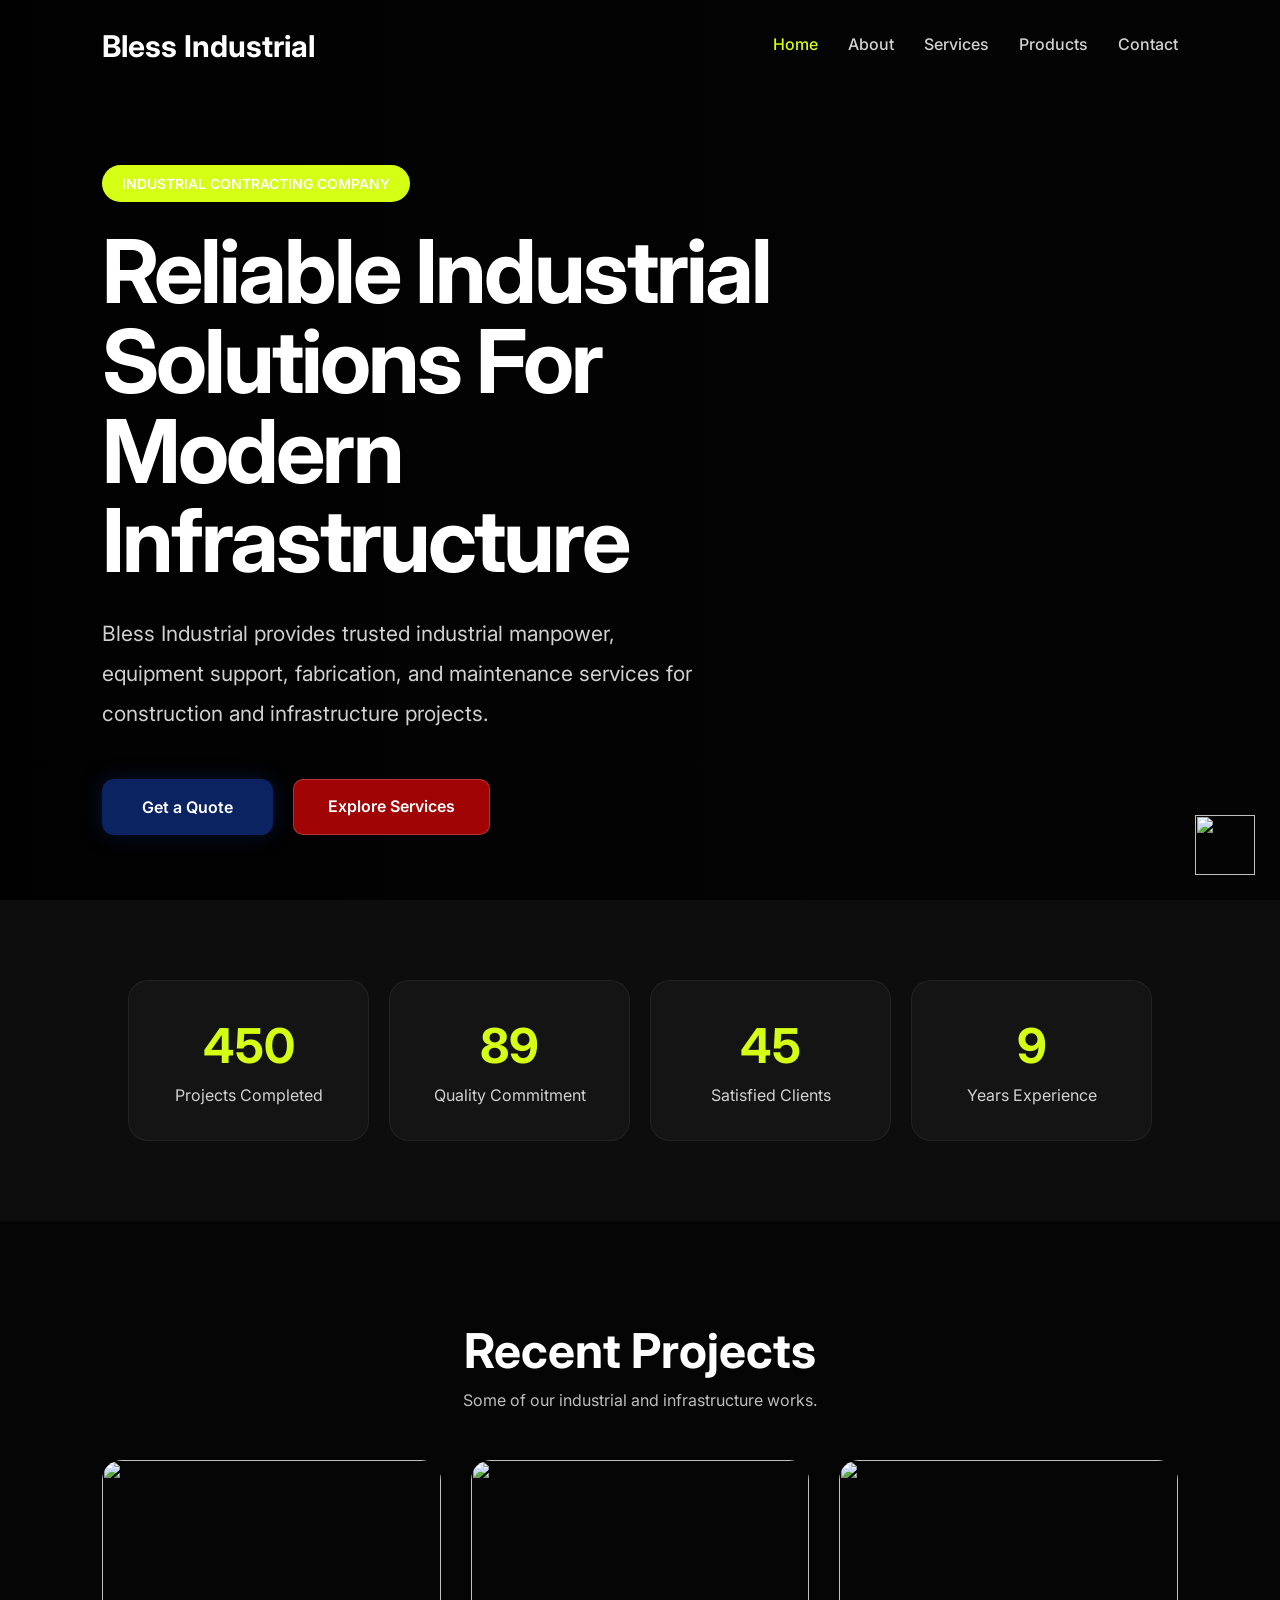
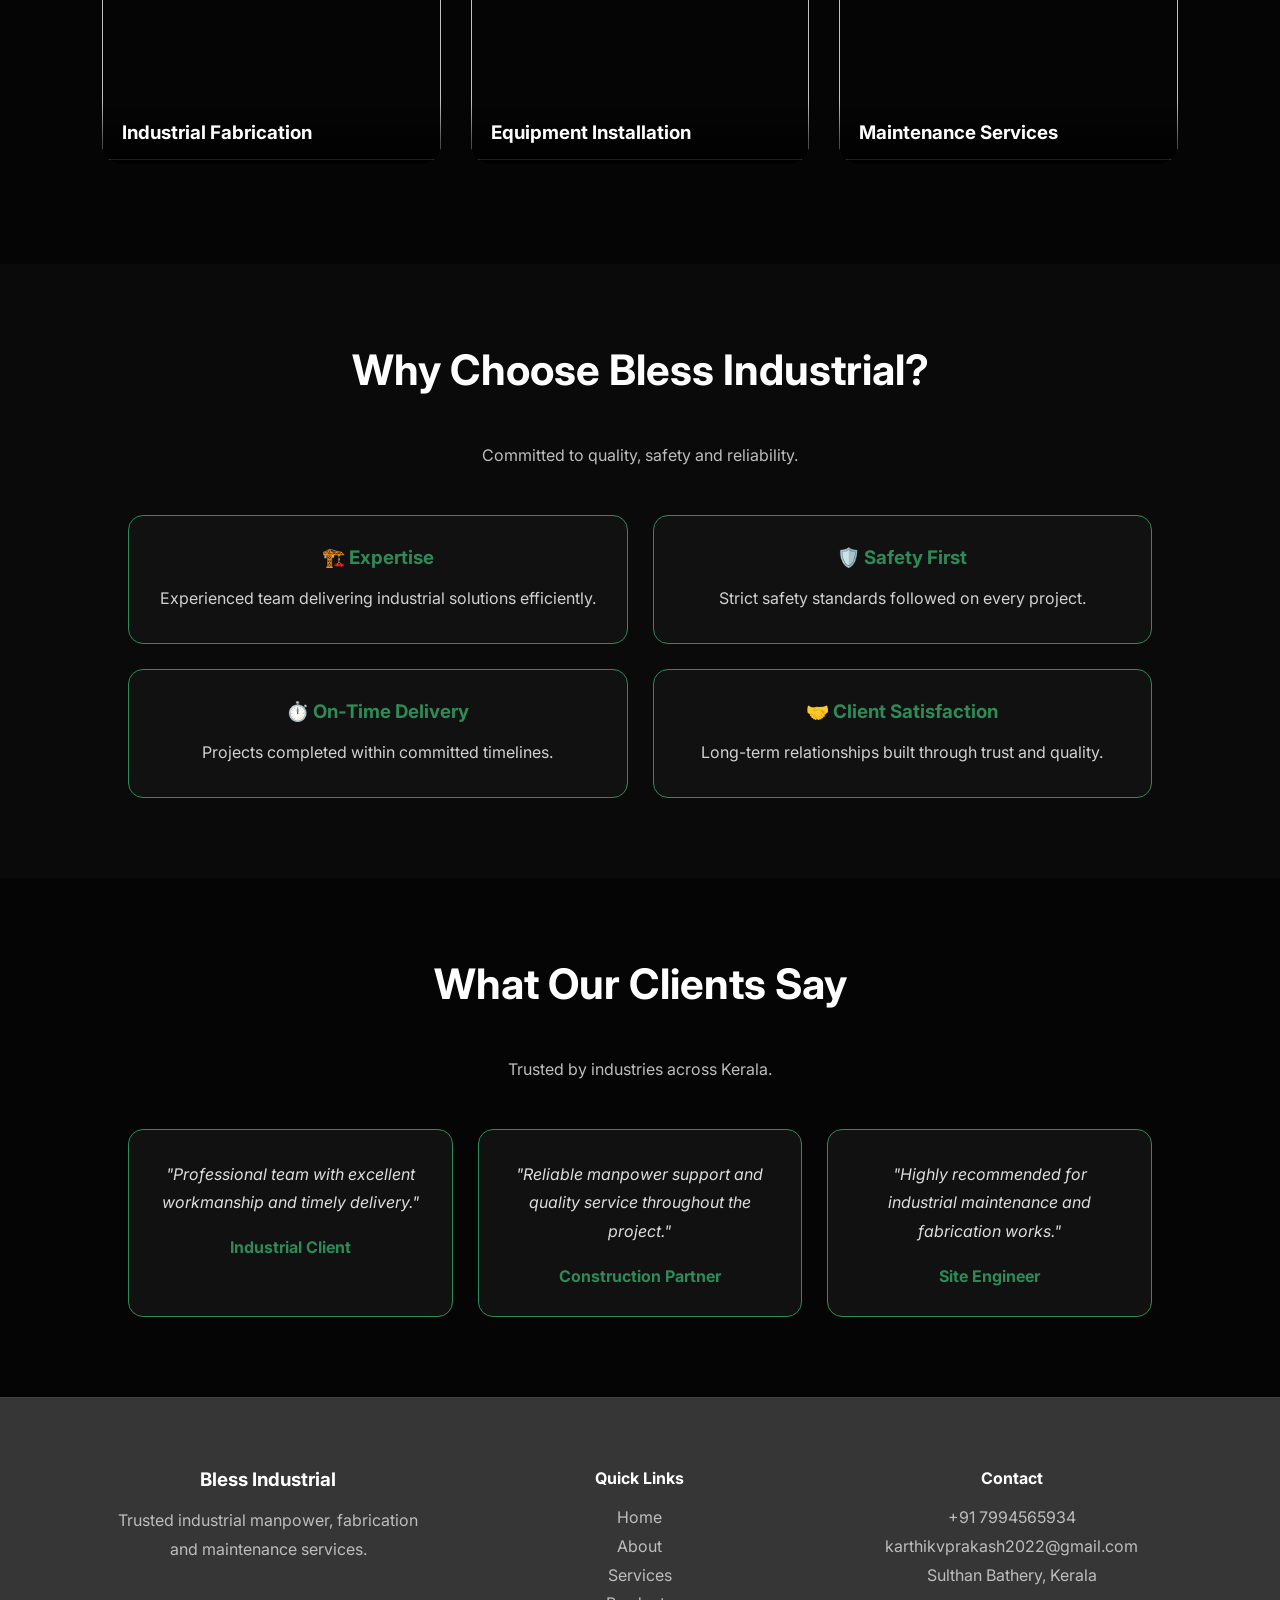
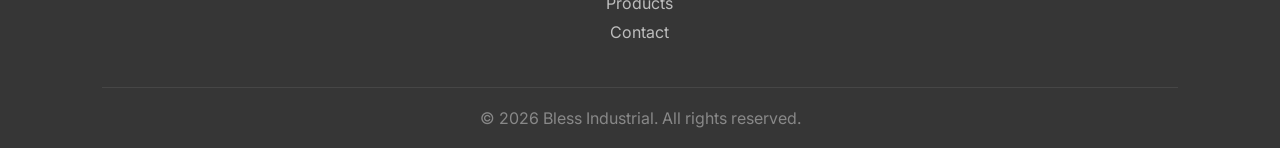
==== index.html @ 944d0a07 "Add files via upload" ====
<!doctype html>
<html lang="en">
  <head>
    <meta charset="UTF-8" />
    <meta name="viewport" content="width=device-width, initial-scale=1.0" />

    <title>Bless Industrial — Home</title>

    <link
      href="https://fonts.googleapis.com/css2?family=Inter:wght@300;400;500;600;700&display=swap"
      rel="stylesheet"
    />

    <link rel="stylesheet" href="style.css" />
  </head>

  <body>
    <a
      href="https://wa.me/+917994565934"
      class="whatsapp-float"
      target="_blank"
    >
      <img src="whatsapp.png" class="whatsapp-icon" />
    </a>

    <header>
      <h1>Bless Industrial</h1>

      <nav class="main-nav">
        <span class="nav-indicator"></span>

        <a href="index.html" class="active">Home</a>
        <a href="about.html">About</a>
        <a href="services.html">Services</a>
        <a href="products.html">Products</a>
        <a href="contact.html">Contact</a>
      </nav>
    </header>

    <section class="hero">
      <div class="hero-content">
        <br />
        <br />
        <br />
        <br />
        <br />
        <span class="hero-tag"> INDUSTRIAL CONTRACTING COMPANY </span>

        <h2>Reliable Industrial Solutions For Modern Infrastructure</h2>

        <p>
          Bless Industrial provides trusted industrial manpower, equipment
          support, fabrication, and maintenance services for construction and
          infrastructure projects.
        </p>

        <div class="hero-buttons">
          <a href="contact.html" class="btn"> Get a Quote </a>

          <a href="services.html" class="btn-outline"> Explore Services </a>
        </div>
      </div>
    </section>
    <section class="stats reveal">
      <div class="stat-card">
        <h3 class="counter" data-target="500">0</h3>
        <p>Projects Completed</p>
      </div>

      <div class="stat-card">
        <h3 class="counter" data-target="100">0</h3>
        <p>Quality Commitment</p>
      </div>

      <div class="stat-card">
        <h3 class="counter" data-target="50">0</h3>
        <p>Satisfied Clients</p>
      </div>

      <div class="stat-card">
        <h3 class="counter" data-target="10">0</h3>
        <p>Years Experience</p>
      </div>
    </section>
    <section class="projects reveal">
      <div class="section-title">
        <h2>Recent Projects</h2>
        <p>Some of our industrial and infrastructure works.</p>
      </div>

      <div class="project-grid">
        <div class="project-card">
          <img src="images/project1.jpg" alt="" />
          <div class="project-content">
            <h3>Industrial Fabrication</h3>
          </div>
        </div>

        <div class="project-card">
          <img src="images/project2.jpg" alt="" />
          <div class="project-content">
            <h3>Equipment Installation</h3>
          </div>
        </div>

        <div class="project-card">
          <img src="images/project3.jpg" alt="" />
          <div class="project-content">
            <h3>Maintenance Services</h3>
          </div>
        </div>
      </div>
    </section>
    <section class="why-us reveal">
      <div class="section-title">
        <h2>Why Choose Bless Industrial?</h2>
        <p>Committed to quality, safety and reliability.</p>
      </div>

      <div class="why-grid">
        <div class="why-card">
          <h3>🏗️ Expertise</h3>
          <p>Experienced team delivering industrial solutions efficiently.</p>
        </div>

        <div class="why-card">
          <h3>🛡️ Safety First</h3>
          <p>Strict safety standards followed on every project.</p>
        </div>

        <div class="why-card">
          <h3>⏱️ On-Time Delivery</h3>
          <p>Projects completed within committed timelines.</p>
        </div>

        <div class="why-card">
          <h3>🤝 Client Satisfaction</h3>
          <p>Long-term relationships built through trust and quality.</p>
        </div>
      </div>
    </section>
    <section class="testimonials reveal">
      <div class="section-title">
        <h2>What Our Clients Say</h2>
        <p>Trusted by industries across Kerala.</p>
      </div>

      <div class="testimonial-grid">
        <div class="testimonial-card">
          <p>
            "Professional team with excellent workmanship and timely delivery."
          </p>
          <h4>Industrial Client</h4>
        </div>

        <div class="testimonial-card">
          <p>
            "Reliable manpower support and quality service throughout the
            project."
          </p>
          <h4>Construction Partner</h4>
        </div>

        <div class="testimonial-card">
          <p>
            "Highly recommended for industrial maintenance and fabrication
            works."
          </p>
          <h4>Site Engineer</h4>
        </div>
      </div>
    </section>
    <footer class="footer reveal">
      <div class="footer-grid">
        <div>
          <h3>Bless Industrial</h3>
          <p>
            Trusted industrial manpower, fabrication and maintenance services.
          </p>
        </div>

        <div>
          <h4>Quick Links</h4>
          <a href="index.html">Home</a><br />
          <a href="about.html">About</a><br />
          <a href="services.html">Services</a><br />
          <a href="products.html">Products</a><br />
          <a href="contact.html">Contact</a>
        </div>

        <div>
          <h4>Contact</h4>
          <p>+91 7994565934</p>
          <p>karthikvprakash2022@gmail.com</p>
          <p>Sulthan Bathery, Kerala</p>
        </div>
      </div>

      <div class="copyright">© 2026 Bless Industrial. All rights reserved.</div>
    </footer>

    <script src="script.js"></script>
  </body>
</html>
---- style.css ----
html {
  scroll-behavior: smooth;
}

* {
  margin: 0;
  padding: 0;
  box-sizing: border-box;
  scroll-behavior: smooth;
}

body {
  font-family: "Inter", sans-serif;
  background: #0b0b0b;
  color: rgb(255, 255, 255);
  overflow-x: hidden;
}

/* SCROLLBAR */

::-webkit-scrollbar {
  width: 8px;
}

::-webkit-scrollbar-track {
  background: #111;
}

::-webkit-scrollbar-thumb {
  background: #d4ff14;
  border-radius: 10px;
}

/* HEADER */

header {
  display: flex;
  justify-content: space-between;
  align-items: center;
  padding: 28px 8%;
  position: absolute;
  top: 0;
  left: 0;
  width: 100%;
  z-index: 1000;
  background: transparent;
}

header h1 {
  font-size: 30px;
  font-weight: 700;
}

/* NAVBAR */

.main-nav {
  display: flex;
  gap: 30px;
  position: relative;
}

.main-nav a {
  text-decoration: none;
  color: #d1d1d1;
  font-size: 16px;
  font-weight: 500;
  transition: 0.3s;
  padding-bottom: 5px;
}

.main-nav a:hover,
.main-nav a.active {
  color: #d4ff14;
}

.nav-indicator {
  position: absolute;
  bottom: -4px;
  left: 0;
  height: 3px;
  width: 0;
  background: #d4ff14;
  border-radius: 10px;
  transition: 0.3s ease;
}

/* HERO */

.hero {
  height: 100vh;
  display: flex;
  align-items: center;
  padding: 0 8%;
  background:
    linear-gradient(
      90deg,
      rgba(0, 0, 0, 0.88) 0%,
      rgba(0, 0, 0, 0.72) 45%,
      rgba(0, 0, 0, 0.6) 100%
    ),
    url("ff.jpg");
  background-size: cover;
  background-position: center;
  background-repeat: no-repeat;
}

.hero-content {
  max-width: 750px;
}

.hero-tag {
  display: inline-block;
  padding: 10px 20px;
  background: #d4ff14;
  border-radius: 30px;
  font-size: 14px;
  font-weight: 600;
  margin-bottom: 25px;
}

.hero h2 {
  font-size: 88px;
  line-height: 1.02;
  font-weight: 700;
  max-width: 750px;
  margin-bottom: 28px;
  letter-spacing: -3px;
}

.hero p {
  font-size: 21px;
  line-height: 1.9;
  max-width: 620px;
  color: #d0d0d0;
  margin-bottom: 45px;
}

.hero-buttons {
  display: flex;
  gap: 20px;
  flex-wrap: wrap;
}

/* BUTTONS */

.btn {
  display: inline-block;
  padding: 18px 40px;
  background: #0c2361;
  color: #fff;
  border-radius: 12px;
  text-decoration: none;
  font-weight: 600;
  transition: 0.4s ease;
}

.btn:hover {
  transform: translateY(-5px);
  box-shadow: 0 15px 30px rgba(0, 0, 0, 0.35);
  background: #ff6d2d;
}

.btn:hover {
  background: #ff722f;
  transform: translateY(-4px);
}

.btn:hover {
  background: #a00404;
  color: #111;
  transform: translateY(-4px);
}

/*option*/

.btn-outline {
  display: inline-block;
  padding: 16px 34px;
  background: #a00404;
  border: none;
  color: white;
  text-decoration: none;
  border-radius: 10px;
  font-weight: 600;
  transition: 0.3s;
}

.btn-outline:hover {
  background: rgba(255, 255, 255, 0.06);
  transform: translateY(-4px);
}

.btn-outline {
  display: inline-block;
  padding: 16px 34px;
  border: 1px solid rgba(255, 255, 255, 0.2);
  color: white;
  text-decoration: none;
  border-radius: 10px;
  font-weight: 600;
  transition: 0.3s;
}

.btn-outline:hover {
  background: #0c2361;
  color: #111;
}

/* ABOUT */

.home-about {
  padding: 120px 8%;
  display: grid;
  grid-template-columns: 1fr 1fr;
  gap: 60px;
  align-items: center;
}

.about-left span {
  display: inline-block;
  background: #d4ff14;
  padding: 8px 18px;
  border-radius: 30px;
  font-size: 14px;
  font-weight: 600;
  margin-bottom: 20px;
}

.about-left h2 {
  font-size: 52px;
  line-height: 1.2;
  margin-bottom: 25px;
}

.about-left p {
  color: #cfcfcf;
  line-height: 1.9;
  margin-bottom: 35px;
  font-size: 17px;
}

/* GLASS CARDS */

.about-right {
  display: grid;
  grid-template-columns: 1fr 1fr;
  gap: 25px;
}

.glass-card {
  background: rgba(255, 255, 255, 0.03);
  border: 1px solid rgba(255, 255, 255, 0.06);
  backdrop-filter: blur(12px);
  padding: 40px;
  border-radius: 20px;
  transition: 0.4s;
}

.glass-card:hover {
  transform: translateY(-10px);
  border-color: #d4ff14;
  box-shadow: 0 15px 40px rgba(145, 255, 0, 0.2);
}

.glass-card h3 {
  font-size: 42px;
  color: #d4ff14;
  margin-bottom: 10px;
}

/* SERVICES */

.home-services {
  padding: 120px 8%;
}

.section-title {
  text-align: center;
  margin-bottom: 60px;
}

.section-title span {
  display: inline-block;
  background: #d4ff14;
  padding: 8px 18px;
  border-radius: 30px;
  font-size: 14px;
  font-weight: 600;
  margin-bottom: 20px;
}

.section-title h2 {
  font-size: 52px;
}

.service-grid {
  display: grid;
  grid-template-columns: repeat(auto-fit, minmax(280px, 1fr));
  gap: 30px;
}

.service-card {
  background: rgba(255, 255, 255, 0.03);
  border: 1px solid rgba(255, 255, 255, 0.06);
  backdrop-filter: blur(12px);
  padding: 40px;
  border-radius: 20px;
  transition: 0.4s;
}

.service-card:hover {
  transform: translateY(-10px);
  border-color: #d4ff14;
  box-shadow: 0 15px 40px rgba(145, 255, 0, 0.2);
}

.icon {
  font-size: 45px;
  margin-bottom: 25px;
}

.service-card h3 {
  font-size: 24px;
  margin-bottom: 18px;
}

.service-card p {
  color: #cfcfcf;
  line-height: 1.8;
}

/* FOOTER */

footer {
  padding: 35px;
  text-align: center;
  border-top: 1px solid rgba(255, 255, 255, 0.06);
  color: #aaa;
}

/* WHATSAPP */

.whatsapp-float {
  position: fixed;
  right: 25px;
  bottom: 25px;
  width: 60px;
  height: 60px;
  z-index: 999;
}

.whatsapp-icon {
  width: 100%;
  height: 100%;
}

/* REVEAL */

.reveal {
  opacity: 0;
  transform: translateY(70px);
  transition: 1s all ease;
}

.reveal.active {
  opacity: 1;
  transform: translateY(0);
}

/* MOBILE */

@media (max-width: 992px) {
  .hero h2 {
    font-size: 52px;
  }
  .home-about {
    grid-template-columns: 1fr;
  }
}

@media (max-width: 768px) {
  header {
    flex-direction: column;
    gap: 15px;
  }
  .main-nav {
    gap: 18px;
    flex-wrap: wrap;
    justify-content: center;
  }
  .hero h2 {
    font-size: 40px;
  }
  .hero p {
    font-size: 16px;
  }
  .about-left h2,
  .section-title h2 {
    font-size: 36px;
  }
}

/* ABOUT PAGE */

.about-banner {
  min-height: 100vh;
  display: flex;
  align-items: center;
  padding: 140px 8%;
  background:
    linear-gradient(rgba(0, 0, 0, 0.7), rgba(0, 0, 0, 0.7)),
    url("abut.jpg") center/cover no-repeat;
}

.about-overlay {
  max-width: 900px;
}

.section-tag {
  display: inline-block;
  background: #d4ff14;
  padding: 8px 18px;
  border-radius: 30px;
  font-size: 14px;
  font-weight: 600;
  margin-bottom: 20px;
}

.about-overlay h2 {
  font-size: 60px;
  margin-bottom: 25px;
  line-height: 1.1;
}

.about-overlay p {
  font-size: 18px;
  line-height: 1.9;
  color: #d1d1d1;
  margin-bottom: 20px;
  max-width: 800px;
}

.about-stats {
  display: flex;
  gap: 25px;
  margin-top: 40px;
  flex-wrap: wrap;
}

.stat-box {
  background: rgba(255, 255, 255, 0.03);
  border: 1px solid rgba(255, 255, 255, 0.06);
  backdrop-filter: blur(12px);
  padding: 35px;
  border-radius: 18px;
  min-width: 200px;
  transition: 0.4s;
}

.stat-box:hover {
  transform: translateY(-10px);
  border-color: #d4ff14;
  box-shadow: 0 15px 40px rgba(145, 255, 0, 0.2);
}

.stat-box h3 {
  font-size: 42px;
  color: #d4ff14;
  margin-bottom: 10px;
}

.stat-box span {
  color: #cfcfcf;
}

@media (max-width: 768px) {
  .about-overlay h2 {
    font-size: 40px;
  }
  .about-overlay p {
    font-size: 16px;
  }
}

/* SERVICES PAGE */

.services {
  min-height: 100vh;
  padding: 140px 8%;
  background:
    linear-gradient(rgba(0, 0, 0, 0.75), rgba(0, 0, 0, 0.75)),
    url("factory.jpg.jfif") center/cover no-repeat;
}

.services-header {
  text-align: center;
  margin-bottom: 60px;
}

.services-header span {
  display: inline-block;
  background: #d4ff14;
  padding: 8px 18px;
  border-radius: 30px;
  font-size: 14px;
  font-weight: 600;
  margin-bottom: 20px;
}

.services-header h2 {
  font-size: 55px;
  margin-bottom: 20px;
}

.services-header p {
  max-width: 700px;
  margin: auto;
  font-size: 18px;
  line-height: 1.8;
  color: #d1d1d1;
}

/* SERVICE GRID */

.service-grid {
  display: grid;
  grid-template-columns: repeat(auto-fit, minmax(280px, 1fr));
  gap: 30px;
}

/* SERVICE CARD */

.service-card {
  background: rgba(255, 255, 255, 0.03);
  border: 1px solid rgba(255, 255, 255, 0.06);
  backdrop-filter: blur(12px);
  padding: 40px;
  border-radius: 20px;
  transition: 0.4s;
}

.service-card:hover {
  transform: translateY(-10px);
  box-shadow: 0 0 20px rgba(46, 139, 87, 0.5);
}

.service-card:hover {
  transform: translateY(-10px);
  border-color: #d4ff14;
  box-shadow: 0 15px 40px rgba(145, 255, 0, 0.2);
}

.icon {
  font-size: 45px;
  margin-bottom: 25px;
}

.service-card h3 {
  font-size: 24px;
  margin-bottom: 18px;
}

.service-card p {
  color: #cfcfcf;
  line-height: 1.8;
}

/* MOBILE */

@media (max-width: 768px) {
  .services-header h2 {
    font-size: 38px;
  }
  .services-header p {
    font-size: 16px;
  }
}

/* PRODUCTS PAGE */

.products {
  min-height: 100vh;
  padding: 140px 8%;
  background:
    linear-gradient(rgba(0, 0, 0, 0.75), rgba(0, 0, 0, 0.75)),
    url("ff.jpg") center/cover no-repeat;
}

/* HEADER */

.products-header {
  text-align: center;
  margin-bottom: 50px;
}

.products-header span {
  display: inline-block;
  background: #d4ff14;
  padding: 8px 18px;
  border-radius: 30px;
  font-size: 14px;
  font-weight: 600;
  margin-bottom: 20px;
}

.products-header h2 {
  font-size: 55px;
  margin-bottom: 20px;
}

.products-header p {
  max-width: 700px;
  margin: auto;
  font-size: 18px;
  line-height: 1.8;
  color: #d1d1d1;
}

/* SEARCH */

.product-search {
  width: 100%;
  max-width: 500px;
  display: block;
  margin: 0 auto 50px;
  padding: 18px 25px;
  background: rgba(255, 255, 255, 0.05);
  border: 1px solid rgba(255, 255, 255, 0.08);
  outline: none;
  border-radius: 14px;
  color: white;
  font-size: 16px;
  backdrop-filter: blur(10px);
}

/* GRID */

.product-grid {
  display: grid;
  grid-template-columns: repeat(auto-fit, minmax(260px, 1fr));
  gap: 30px;
}

/* PRODUCT CARD */

.product-card {
  background: rgba(255, 255, 255, 0.03);
  border: 1px solid rgba(255, 255, 255, 0.06);
  backdrop-filter: blur(12px);
  border-radius: 20px;
  overflow: hidden;
  transition: 0.4s;
  cursor: pointer;
}

.product-card:hover {
  transform: translateY(-10px);
  border-color: #d4ff14;
  box-shadow: 0 15px 40px rgba(145, 255, 0, 0.2);
}

.product-card img {
  width: 100%;
  height: 260px;
  object-fit: cover;
  transition: 0.4s;
}

.product-card:hover img {
  transform: scale(1.05);
}

.product-card h3 {
  padding: 22px;
  font-size: 22px;
}

/* MODAL */

.modal {
  display: none;
  position: fixed;
  z-index: 9999;
  left: 0;
  top: 0;
  width: 100%;
  height: 100%;
  background: rgba(0, 0, 0, 0.92);
  justify-content: center;
  align-items: center;
}

.modal-content {
  max-width: 85%;
  max-height: 85%;
  border-radius: 14px;
}

.close-modal {
  position: absolute;
  top: 30px;
  right: 40px;
  font-size: 40px;
  cursor: pointer;
  color: white;
}

/* MOBILE */

@media (max-width: 768px) {
  .products-header h2 {
    font-size: 38px;
  }
  .products-header p {
    font-size: 16px;
  }
}

/* CONTACT PAGE */

.contact {
  min-height: 100vh;
  padding: 140px 8%;
  background:
    linear-gradient(rgba(0, 0, 0, 0.75), rgba(0, 0, 0, 0.75)),
    url("1.jpg") center/cover no-repeat;
}

/* HEADER */

.contact-header {
  text-align: center;
  margin-bottom: 60px;
}

.contact-header span {
  display: inline-block;
  background: #d4ff14;
  padding: 8px 18px;
  border-radius: 30px;
  font-size: 14px;
  font-weight: 600;
  margin-bottom: 20px;
}

.contact-header h2 {
  font-size: 55px;
  margin-bottom: 20px;
}

.contact-header p {
  max-width: 700px;
  margin: auto;
  font-size: 18px;
  line-height: 1.8;
  color: #d1d1d1;
}

/* GRID */

.contact-grid {
  display: grid;
  grid-template-columns: repeat(auto-fit, minmax(280px, 1fr));
  gap: 25px;
  align-items: start;
  margin-top: 50px;
}

/* CARD */

.contact-card {
  background: rgba(255, 255, 255, 0.03);
  border: 1px solid rgba(255, 255, 255, 0.06);
  backdrop-filter: blur(12px);
  padding: 28px;
  border-radius: 18px;
  transition: 0.4s;
  height: auto;
}

.contact-card:hover {
  transform: translateY(-10px);
  border-color: #d4ff14;
  box-shadow: 0 15px 40px rgba(145, 255, 0, 0.2);
}

.contact-card h3 {
  font-size: 24px;
  margin-bottom: 18px;
}

.contact-card a,
.contact-card p {
  color: #d1d1d1;
  text-decoration: none;
  font-size: 17px;
  line-height: 1.7;
}

/* MAP */

.map-container {
  overflow: hidden;
  border-radius: 20px;
  border: 1px solid rgba(255, 255, 255, 0.08);
  box-shadow: 0 15px 40px rgba(0, 0, 0, 0.5);
}

.map-container iframe {
  display: block;
}

/* MOBILE */

@media (max-width: 768px) {
  .contact-header h2 {
    font-size: 38px;
  }
  .contact-header p {
    font-size: 16px;
  }
}

/* MINI MAP */

.location-card {
  overflow: hidden;
}

.mini-map {
  margin-top: 18px;
  border-radius: 14px;
  overflow: hidden;
  border: 1px solid rgba(255, 255, 255, 0.08);
  height: 300px;
}

.location-card:hover iframe {
  pointer-events: auto;
}

.location-section {
  margin-top: 40px;
  background: rgba(255, 255, 255, 0.03);
  border: 1px solid rgba(255, 255, 255, 0.06);
  backdrop-filter: blur(12px);
  padding: 25px;
  border-radius: 18px;
}

.location-section h3 {
  font-size: 28px;
  margin-bottom: 10px;
}

.location-section p {
  margin-bottom: 20px;
  color: #d1d1d1;
}

.location-section iframe {
  width: 100%;
  height: 450px;
  border-radius: 12px;
}

/* STATS SECTION */

.stats {
  display: grid;
  grid-template-columns: repeat(auto-fit, minmax(220px, 1fr));
  gap: 25px;
  padding: 80px 8%;
  background: #0d0d0d;
}

.stat-card {
  background: rgba(255, 255, 255, 0.03);
  border: 1px solid rgba(255, 255, 255, 0.06);
  padding: 35px;
  border-radius: 20px;
  text-align: center;
  transition: 0.4s;
}

.stat-card:hover {
  transform: translateY(-10px);
  border-color: #d4ff14;
}

.stat-card h3 {
  font-size: 48px;
  color: #d4ff14;
  margin-bottom: 10px;
}

.stat-card p {
  color: #d1d1d1;
  font-size: 16px;
}

/* PROJECTS */

.projects {
  padding: 100px 8%;
  background: #050505;
}

.section-title {
  text-align: center;
  margin-bottom: 50px;
}

.section-title h2 {
  font-size: 48px;
  margin-bottom: 10px;
}

.section-title p {
  color: #bdbdbd;
}

.project-grid {
  display: grid;
  grid-template-columns: repeat(auto-fit, minmax(320px, 1fr));
  gap: 30px;
}

.project-card {
  overflow: hidden;
  border-radius: 20px;
  position: relative;
  cursor: pointer;
}

.project-card img {
  width: 100%;
  height: 300px;
  object-fit: cover;
  transition: 0.5s;
}

.project-card:hover img {
  transform: scale(1.08);
}

.project-content {
  position: absolute;
  bottom: 0;
  width: 100%;
  padding: 20px;
  background: linear-gradient(transparent, rgba(0, 0, 0, 0.9));
  color: white;
}

.footer {
  background: #363636;
  padding: 70px 8% 20px;
}

.footer-grid {
  display: grid;
  grid-template-columns: repeat(auto-fit, minmax(250px, 1fr));
  gap: 40px;
}

.footer h3,
.footer h4 {
  margin-bottom: 15px;
  color: #fff;
}

.footer p,
.footer a {
  color: #bdbdbd;
  text-decoration: none;
  line-height: 1.8;
}

.footer a:hover {
  color: #d4ff14;
}

.copyright {
  margin-top: 40px;
  padding-top: 20px;
  border-top: 1px solid rgba(255, 255, 255, 0.08);
  text-align: center;
  color: #888;
}

/* WHY US */

.why-us {
  padding: 100px 8%;
  background: #0a0a0a;
}

.why-grid {
  display: grid;
  grid-template-columns: repeat(auto-fit, minmax(250px, 1fr));
  gap: 25px;
  margin-top: 50px;
}

.why-card {
  background: rgba(255, 255, 255, 0.03);
  border: 1px solid rgba(255, 255, 255, 0.08);
  padding: 35px;
  border-radius: 20px;
  transition: 0.4s;
}

.why-card:hover {
  transform: translateY(-10px);
  border-color: #ff5e14;
}

.why-card h3 {
  margin-bottom: 15px;
  color: #ff5e14;
}

.why-card p {
  color: #d1d1d1;
  line-height: 1.8;
}

/* TESTIMONIALS */

.testimonials {
  padding: 100px 8%;
  background: #050505;
}

.testimonial-grid {
  display: grid;
  grid-template-columns: repeat(auto-fit, minmax(300px, 1fr));
  gap: 25px;
  margin-top: 50px;
}

.testimonial-card {
  background: #111;
  padding: 35px;
  border-radius: 20px;
  border: 1px solid rgba(255, 255, 255, 0.08);
  transition: 0.4s;
}

.testimonial-card:hover {
  transform: translateY(-10px);
  border-color: #ff5e14;
}

.testimonial-card p {
  line-height: 1.8;
  color: #ddd;
  font-style: italic;
}

.testimonial-card h4 {
  margin-top: 20px;
  color: #ff5e14;
}

.reveal {
  opacity: 0;
  transform: translateY(80px);
  transition: all 1s ease;
}

.reveal.active {
  opacity: 1;
  transform: translateY(0);
}

.whatsapp-float {
  animation: float 2s infinite ease-in-out;
}

@keyframes float {
  0% {
    transform: translateY(0);
  }
  50% {
    transform: translateY(-8px);
  }
  100% {
    transform: translateY(0);
  }
}

/* HERO TEXT ANIMATION */

.hero-content {
  animation: heroFade 1.5s ease;
}

@keyframes heroFade {
  from {
    opacity: 0;
    transform: translateY(40px);
  }
  to {
    opacity: 1;
    transform: translateY(0);
  }
}

header {
  transition: 0.4s;
}

header.scrolled {
  background: rgba(0, 0, 0, 0.9);
  backdrop-filter: blur(15px);
  box-shadow: 0 5px 25px rgba(0, 0, 0, 0.3);
}

.hero {
  animation: heroZoom 2s ease;
}

@keyframes heroZoom {
  from {
    transform: scale(1.1);
  }
  to {
    transform: scale(1);
  }
}

.btn {
  box-shadow: 0 0 20px rgba(12, 35, 97, 0.5);
}

.btn:hover {
  box-shadow: 0 0 35px rgba(12, 35, 97, 0.8);
}

.about-content {
  display: flex;
  align-items: center;
  gap: 50px;
  padding: 100px 10%;
}

.about-image {
  flex: 1;
}

.about-image img {
  width: 100%;
  border-radius: 15px;
  box-shadow: 0 10px 30px rgba(0, 0, 0, 0.2);
}

.about-text {
  flex: 1;
}

.about-text h2 {
  font-size: 42px;
  margin-bottom: 20px;
}

.about-text p {
  line-height: 1.8;
  margin-bottom: 20px;
}

.about-text ul {
  padding-left: 20px;
}

.about-text li {
  margin-bottom: 10px;
}

.why-us {
  padding: 80px 10%;
  text-align: center;
}

.why-us h2 {
  font-size: 42px;
  margin-bottom: 50px;
}

.why-grid {
  display: grid;
  grid-template-columns: repeat(2, 1fr);
  gap: 25px;
}

.why-card {
  background: #111;
  border: 1px solid #2e8b57;
  padding: 30px;
  border-radius: 15px;
  transition: 0.3s;
}

.why-card:hover {
  transform: translateY(-8px);
}

.why-card h3 {
  color: #2e8b57;
  margin-bottom: 15px;
}

.stats {
  padding: 80px 10%;
  display: grid;
  grid-template-columns: repeat(4, 1fr);
  gap: 20px;
  text-align: center;
}

.stat-box {
  background: #111;
  border: 1px solid #2e8b57;
  border-radius: 15px;
  padding: 30px;
}

.stat-box h2 {
  color: #2e8b57;
  font-size: 48px;
  margin-bottom: 10px;
}

.testimonials {
  padding: 80px 10%;
  text-align: center;
}

.testimonials h2 {
  font-size: 42px;
  margin-bottom: 50px;
}

.testimonial-grid {
  display: grid;
  grid-template-columns: repeat(3, 1fr);
  gap: 25px;
}

.testimonial-card {
  background: #111;
  border: 1px solid #2e8b57;
  border-radius: 15px;
  padding: 30px;
}

.testimonial-card p {
  font-style: italic;
  line-height: 1.8;
}

.testimonial-card h4 {
  margin-top: 20px;
  color: #2e8b57;
}

.mission-vision {
  padding: 80px 10%;
  display: grid;
  grid-template-columns: repeat(2, 1fr);
  gap: 30px;
}

.mv-card {
  background: #111;
  border: 1px solid #2e8b57;
  border-radius: 15px;
  padding: 40px;
}

.mv-card h2 {
  color: #2e8b57;
  margin-bottom: 20px;
  font-size: 32px;
}

.mv-card p {
  line-height: 1.8;
}

.journey {
  padding: 80px 10%;
  text-align: center;
}

.journey h2 {
  font-size: 42px;
  margin-bottom: 50px;
}

.timeline {
  display: grid;
  grid-template-columns: repeat(4, 1fr);
  gap: 20px;
}

.timeline-item {
  background: #111;
  border: 1px solid #2e8b57;
  border-radius: 15px;
  padding: 25px;
}

.timeline-item h3 {
  color: #2e8b57;
  font-size: 32px;
  margin-bottom: 15px;
}

.services-intro {
  display: grid;
  grid-template-columns: repeat(3, 1fr);
  gap: 20px;
  margin-bottom: 60px;
}

.intro-box {
  background: #111;
  border: 1px solid #2e8b57;
  border-radius: 15px;
  padding: 25px;
  text-align: center;
}

.intro-box h3 {
  color: #2e8b57;
  margin-bottom: 10px;
}

.services-footer-note {
  text-align: center;
  margin-top: 60px;
  padding: 40px;
}

.services-footer-note h3 {
  color: #2e8b57;
  margin-bottom: 15px;
}

.service-btn {
  display: inline-block;
  margin-top: 20px;
  padding: 12px 25px;
  background: #2e8b57;
  color: white;
  text-decoration: none;
  border-radius: 8px;
  font-weight: 600;
  transition: 0.3s;
}

.service-btn:hover {
  background: #36a165;
  transform: translateY(-3px);
}

.product-info {
  display: grid;
  grid-template-columns: repeat(3, 1fr);
  gap: 20px;
  margin: 40px 0;
}

.info-card {
  background: #111;
  border: 1px solid #2e8b57;
  border-radius: 15px;
  padding: 25px;
  text-align: center;
}

.info-card h3 {
  color: #2e8b57;
  margin-bottom: 10px;
}

.product-btn {
  display: inline-block;
  margin-top: 15px;
  padding: 10px 20px;
  background: #2e8b57;
  color: #fff;
  text-decoration: none;
  border-radius: 8px;
  font-weight: 600;
  transition: 0.3s;
}

.product-btn:hover {
  background: #36a165;
  transform: translateY(-3px);
}

.product-cta {
  text-align: center;
  padding: 80px 10%;
}

.product-cta h2 {
  color: #2e8b57;
  font-size: 42px;
  margin-bottom: 20px;
}

.product-cta p {
  max-width: 700px;
  margin: auto;
  margin-bottom: 25px;
}

.contact-form {
  margin-top: 40px;
  background: #111;
  border: 1px solid #2e8b57;
  border-radius: 15px;
  padding: 40px;
}

.contact-form h3 {
  margin-bottom: 20px;
  color: #2e8b57;
}

.contact-form form {
  display: flex;
  flex-direction: column;
  gap: 15px;
}

.contact-form input,
.contact-form textarea {
  padding: 15px;
  border: none;
  border-radius: 8px;
  background: #222;
  color: white;
}

.contact-form button {
  background: #2e8b57;
  color: white;
  border: none;
  padding: 15px;
  border-radius: 8px;
  cursor: pointer;
  font-weight: 600;
}

.whatsapp-contact {
  text-align: center;
  padding: 60px 20px;
  margin-top: 40px;
}

.whatsapp-contact h2 {
  color: #2e8b57;
  font-size: 40px;
  margin-bottom: 15px;
}

.whatsapp-contact p {
  margin-bottom: 25px;
}

.whatsapp-btn {
  display: inline-block;
  background: #25d366;
  color: white;
  text-decoration: none;
  padding: 15px 30px;
  border-radius: 10px;
  font-weight: 600;
}

.whatsapp-btn:hover {
  transform: translateY(-3px);
}
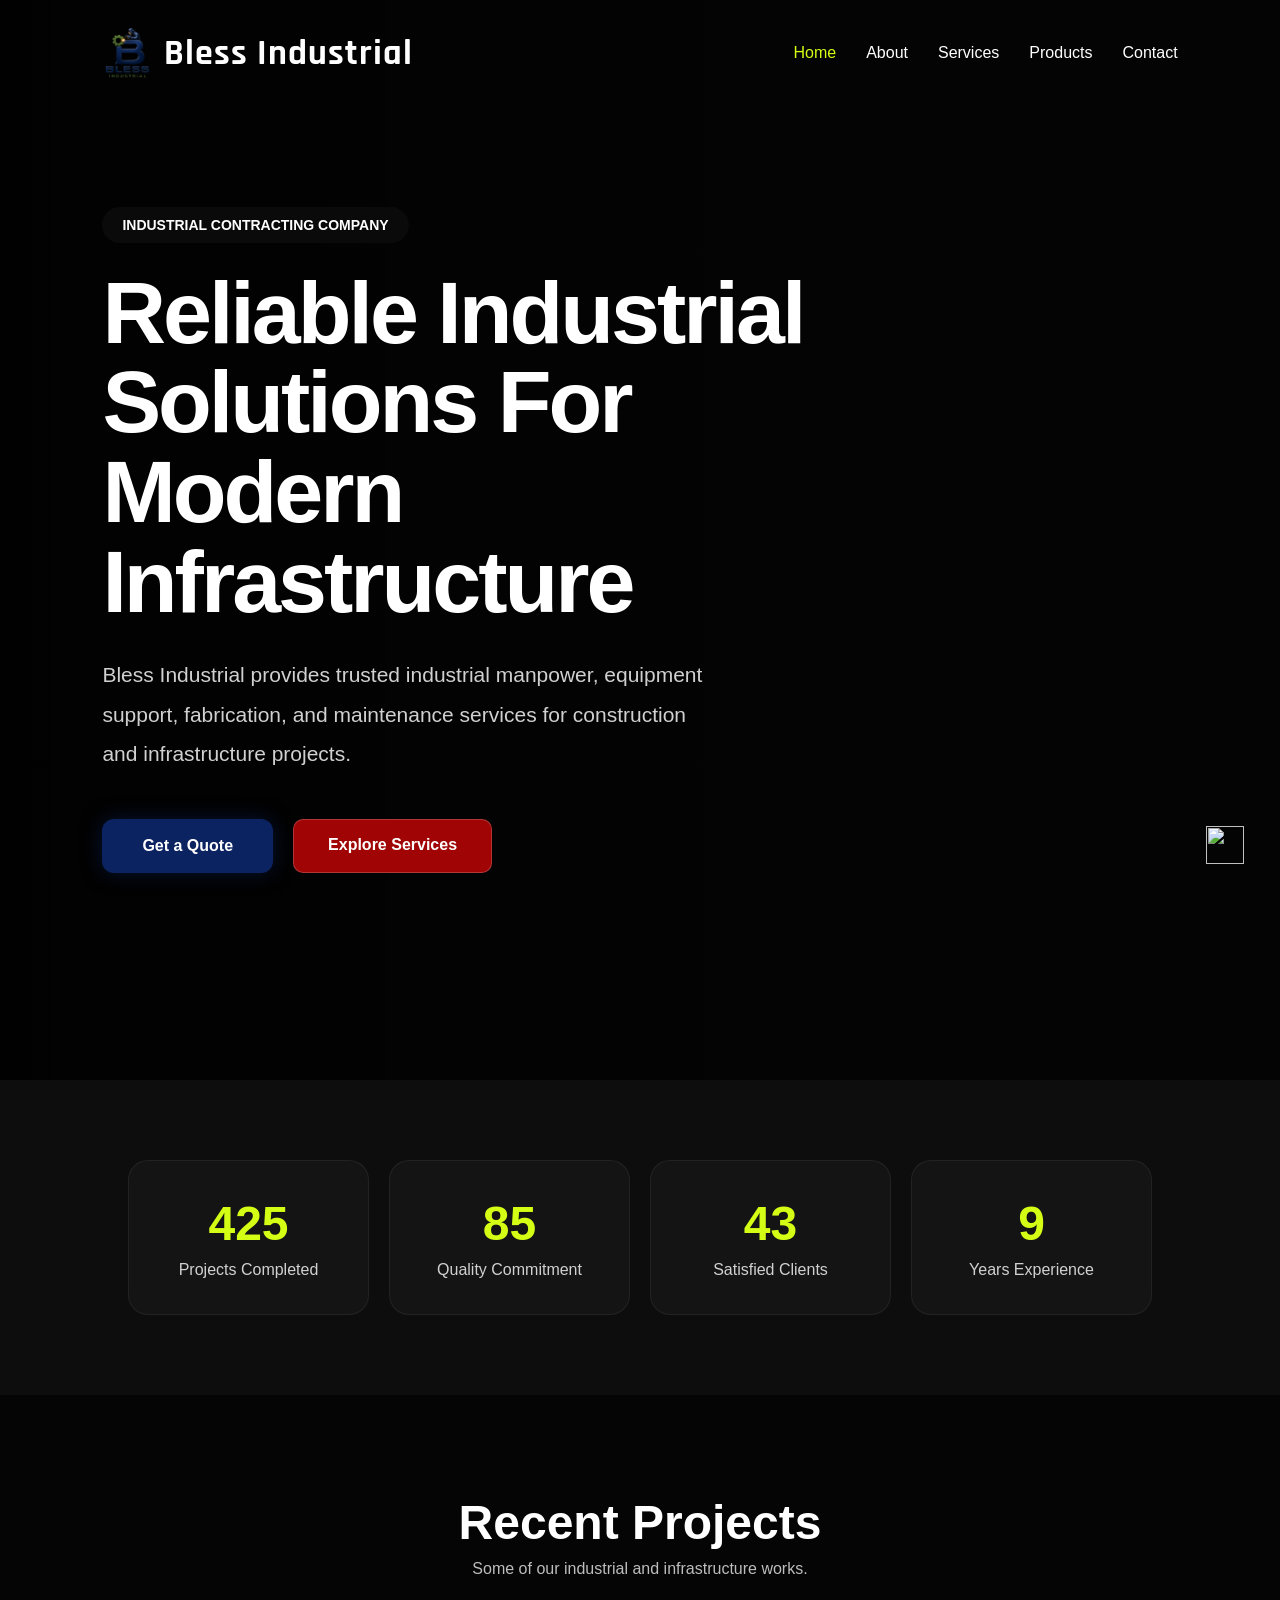
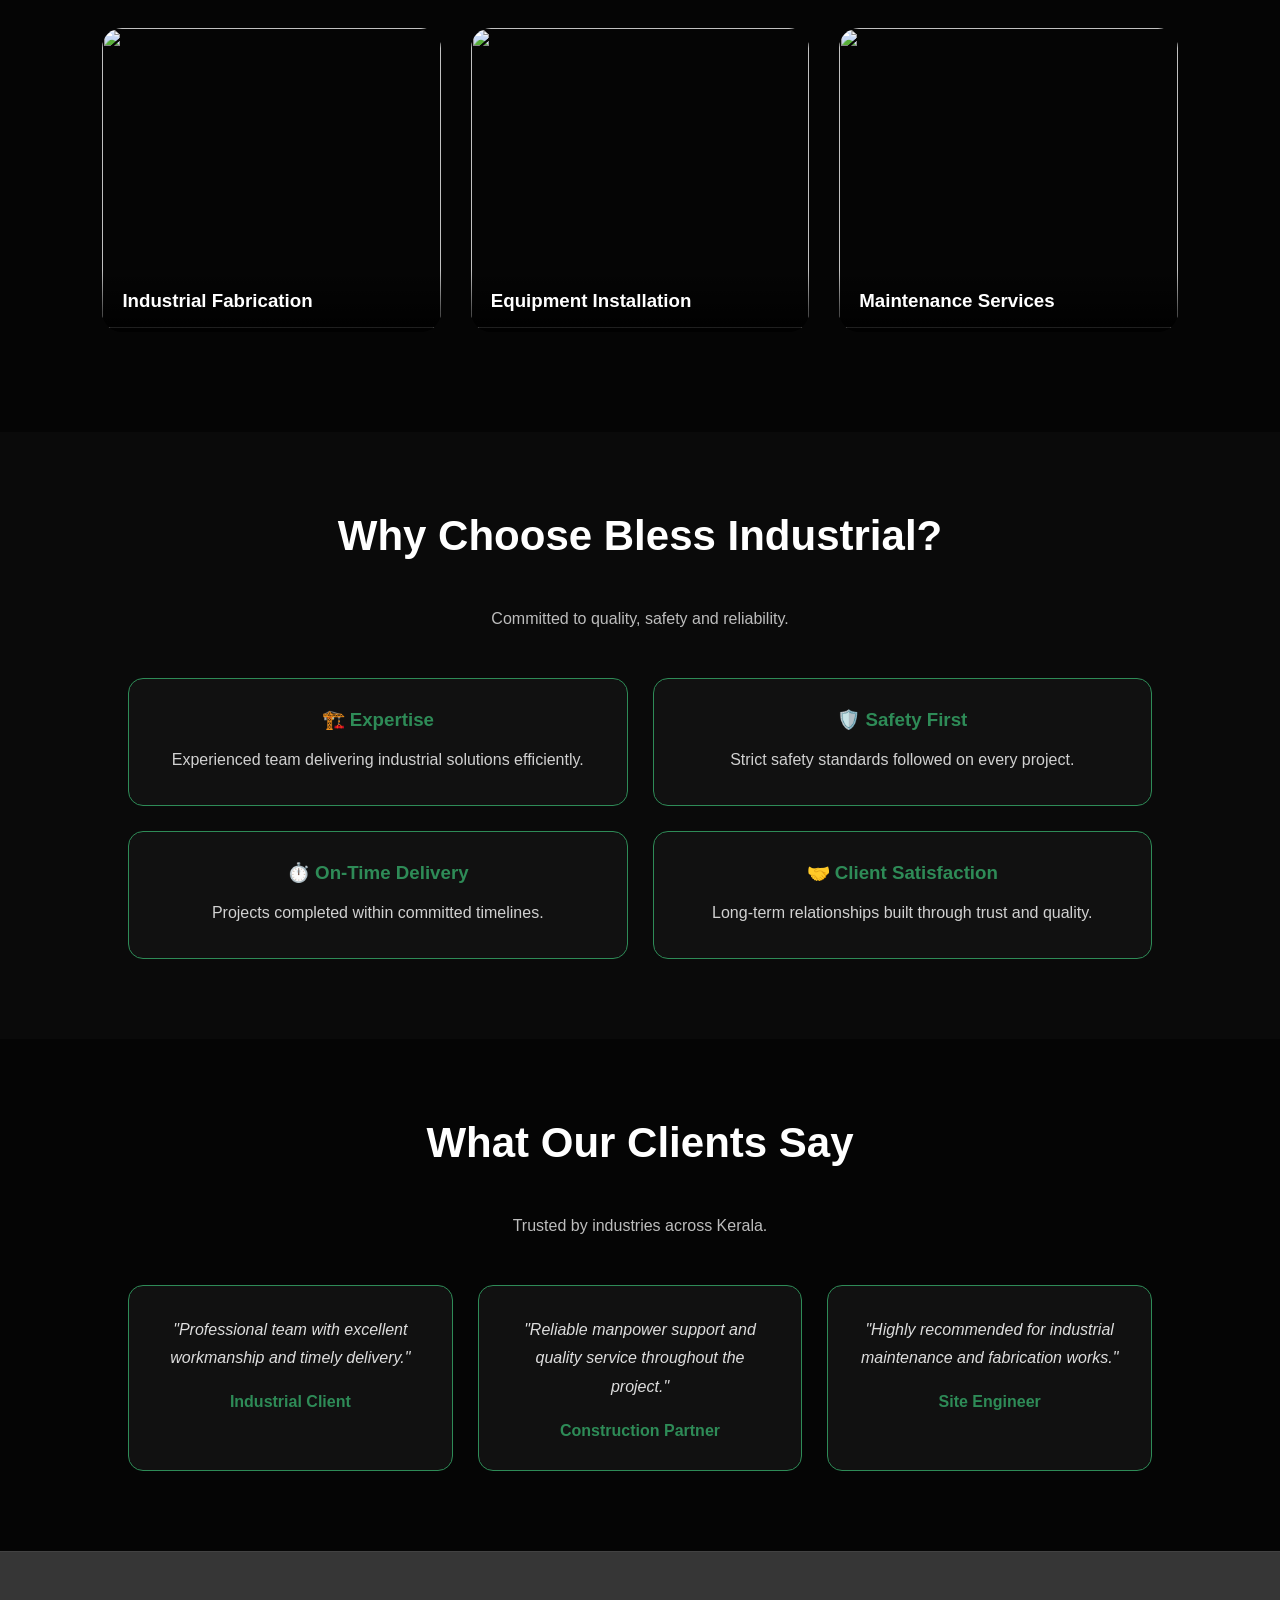
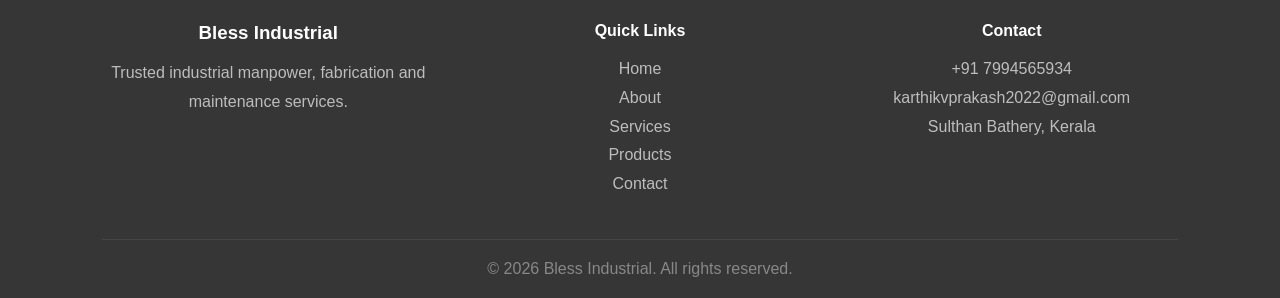
==== commit aefa4e11: "Update index.html" ====
--- a/index.html
+++ b/index.html
@@ -1,204 +1,193 @@
 <!doctype html>
 <html lang="en">
-  <head>
+
+<head>
     <meta charset="UTF-8" />
     <meta name="viewport" content="width=device-width, initial-scale=1.0" />
 
     <title>Bless Industrial — Home</title>
 
-    <link
-      href="https://fonts.googleapis.com/css2?family=Inter:wght@300;400;500;600;700&display=swap"
-      rel="stylesheet"
-    />
+    <link href="https://fonts.googleapis.com/css2?family=Rajdhani:wght@500;600;700&display=swap" rel="stylesheet" />
 
     <link rel="stylesheet" href="style.css" />
-  </head>
+</head>
 
-  <body>
-    <a
-      href="https://wa.me/+917994565934"
-      class="whatsapp-float"
-      target="_blank"
-    >
-      <img src="whatsapp.png" class="whatsapp-icon" />
+<body>
+    <a href="https://wa.me/+917994565934" class="whatsapp-float" target="_blank">
+        <img src="images/whatsapp.svg" class="whatsapp-icon" />
     </a>
 
     <header>
-      <h1>Bless Industrial</h1>
+        <div class="logo-area">
+            <img src="images/bless.png" alt="Bless Industrial Logo" />
+            <h1>Bless Industrial</h1>
+        </div>
 
-      <nav class="main-nav">
-        <span class="nav-indicator"></span>
+        <nav class="main-nav">
+            <span class="nav-indicator"></span>
 
-        <a href="index.html" class="active">Home</a>
-        <a href="about.html">About</a>
-        <a href="services.html">Services</a>
-        <a href="products.html">Products</a>
-        <a href="contact.html">Contact</a>
-      </nav>
+            <a href="index.html" class="active">Home</a>
+            <a href="about.html">About</a>
+            <a href="services.html">Services</a>
+            <a href="products.html">Products</a>
+            <a href="contact.html">Contact</a>
+        </nav>
     </header>
 
     <section class="hero">
-      <div class="hero-content">
-        <br />
-        <br />
-        <br />
-        <br />
-        <br />
-        <span class="hero-tag"> INDUSTRIAL CONTRACTING COMPANY </span>
+        <div class="hero-content">
+            <span class="hero-tag"> INDUSTRIAL CONTRACTING COMPANY </span>
 
-        <h2>Reliable Industrial Solutions For Modern Infrastructure</h2>
+            <h2>Reliable Industrial Solutions For Modern Infrastructure</h2>
 
-        <p>
-          Bless Industrial provides trusted industrial manpower, equipment
-          support, fabrication, and maintenance services for construction and
-          infrastructure projects.
-        </p>
+            <p>
+                Bless Industrial provides trusted industrial manpower, equipment support, fabrication, and maintenance services for construction and infrastructure projects.
+            </p>
 
-        <div class="hero-buttons">
-          <a href="contact.html" class="btn"> Get a Quote </a>
+            <div class="hero-buttons">
+                <a href="contact.html" class="btn"> Get a Quote </a>
 
-          <a href="services.html" class="btn-outline"> Explore Services </a>
+                <a href="services.html" class="btn-outline"> Explore Services </a>
+            </div>
         </div>
-      </div>
     </section>
-    <section class="stats reveal">
-      <div class="stat-card">
-        <h3 class="counter" data-target="500">0</h3>
-        <p>Projects Completed</p>
-      </div>
+    <section class="stats">
+        <div class="stat-card">
+            <h3 class="counter" data-target="500">0</h3>
+            <p>Projects Completed</p>
+        </div>
 
-      <div class="stat-card">
-        <h3 class="counter" data-target="100">0</h3>
-        <p>Quality Commitment</p>
-      </div>
+        <div class="stat-card">
+            <h3 class="counter" data-target="100">0</h3>
+            <p>Quality Commitment</p>
+        </div>
 
-      <div class="stat-card">
-        <h3 class="counter" data-target="50">0</h3>
-        <p>Satisfied Clients</p>
-      </div>
+        <div class="stat-card">
+            <h3 class="counter" data-target="50">0</h3>
+            <p>Satisfied Clients</p>
+        </div>
 
-      <div class="stat-card">
-        <h3 class="counter" data-target="10">0</h3>
-        <p>Years Experience</p>
-      </div>
+        <div class="stat-card">
+            <h3 class="counter" data-target="10">0</h3>
+            <p>Years Experience</p>
+        </div>
     </section>
     <section class="projects reveal">
-      <div class="section-title">
-        <h2>Recent Projects</h2>
-        <p>Some of our industrial and infrastructure works.</p>
-      </div>
-
-      <div class="project-grid">
-        <div class="project-card">
-          <img src="images/project1.jpg" alt="" />
-          <div class="project-content">
-            <h3>Industrial Fabrication</h3>
-          </div>
+        <div class="section-title">
+            <h2>Recent Projects</h2>
+            <p>Some of our industrial and infrastructure works.</p>
         </div>
 
-        <div class="project-card">
-          <img src="images/project2.jpg" alt="" />
-          <div class="project-content">
-            <h3>Equipment Installation</h3>
-          </div>
+        <div class="project-grid">
+            <div class="project-card">
+                <img src="images/project1.jpg" alt="" />
+                <div class="project-content">
+                    <h3>Industrial Fabrication</h3>
+                </div>
+            </div>
+
+            <div class="project-card">
+                <img src="images/project2.jpg" alt="" />
+                <div class="project-content">
+                    <h3>Equipment Installation</h3>
+                </div>
+            </div>
+
+            <div class="project-card">
+                <img src="images/project3.jpg" alt="" />
+                <div class="project-content">
+                    <h3>Maintenance Services</h3>
+                </div>
+            </div>
+        </div>
+    </section>
+    <section class="why-us reveal">
+        <div class="section-title">
+            <h2>Why Choose Bless Industrial?</h2>
+            <p>Committed to quality, safety and reliability.</p>
         </div>
 
-        <div class="project-card">
-          <img src="images/project3.jpg" alt="" />
-          <div class="project-content">
-            <h3>Maintenance Services</h3>
-          </div>
+        <div class="why-grid">
+            <div class="why-card">
+                <h3>🏗️ Expertise</h3>
+                <p>Experienced team delivering industrial solutions efficiently.</p>
+            </div>
+
+            <div class="why-card">
+                <h3>🛡️ Safety First</h3>
+                <p>Strict safety standards followed on every project.</p>
+            </div>
+
+            <div class="why-card">
+                <h3>⏱️ On-Time Delivery</h3>
+                <p>Projects completed within committed timelines.</p>
+            </div>
+
+            <div class="why-card">
+                <h3>🤝 Client Satisfaction</h3>
+                <p>Long-term relationships built through trust and quality.</p>
+            </div>
         </div>
-      </div>
     </section>
-    <section class="why-us reveal">
-      <div class="section-title">
-        <h2>Why Choose Bless Industrial?</h2>
-        <p>Committed to quality, safety and reliability.</p>
-      </div>
-
-      <div class="why-grid">
-        <div class="why-card">
-          <h3>🏗️ Expertise</h3>
-          <p>Experienced team delivering industrial solutions efficiently.</p>
+    <section class="testimonials reveal">
+        <div class="section-title">
+            <h2>What Our Clients Say</h2>
+            <p>Trusted by industries across Kerala.</p>
         </div>
 
-        <div class="why-card">
-          <h3>🛡️ Safety First</h3>
-          <p>Strict safety standards followed on every project.</p>
+        <div class="testimonial-grid">
+            <div class="testimonial-card">
+                <p>
+                    "Professional team with excellent workmanship and timely delivery."
+                </p>
+                <h4>Industrial Client</h4>
+            </div>
+
+            <div class="testimonial-card">
+                <p>
+                    "Reliable manpower support and quality service throughout the project."
+                </p>
+                <h4>Construction Partner</h4>
+            </div>
+
+            <div class="testimonial-card">
+                <p>
+                    "Highly recommended for industrial maintenance and fabrication works."
+                </p>
+                <h4>Site Engineer</h4>
+            </div>
+        </div>
+    </section>
+    <footer class="footer reveal">
+        <div class="footer-grid">
+            <div>
+                <h3>Bless Industrial</h3>
+                <p>
+                    Trusted industrial manpower, fabrication and maintenance services.
+                </p>
+            </div>
+
+            <div>
+                <h4>Quick Links</h4>
+                <a href="index.html">Home</a><br />
+                <a href="about.html">About</a><br />
+                <a href="services.html">Services</a><br />
+                <a href="products.html">Products</a><br />
+                <a href="contact.html">Contact</a>
+            </div>
+
+            <div>
+                <h4>Contact</h4>
+                <p>+91 7994565934</p>
+                <p>karthikvprakash2022@gmail.com</p>
+                <p>Sulthan Bathery, Kerala</p>
+            </div>
         </div>
 
-        <div class="why-card">
-          <h3>⏱️ On-Time Delivery</h3>
-          <p>Projects completed within committed timelines.</p>
-        </div>
-
-        <div class="why-card">
-          <h3>🤝 Client Satisfaction</h3>
-          <p>Long-term relationships built through trust and quality.</p>
-        </div>
-      </div>
-    </section>
-    <section class="testimonials reveal">
-      <div class="section-title">
-        <h2>What Our Clients Say</h2>
-        <p>Trusted by industries across Kerala.</p>
-      </div>
-
-      <div class="testimonial-grid">
-        <div class="testimonial-card">
-          <p>
-            "Professional team with excellent workmanship and timely delivery."
-          </p>
-          <h4>Industrial Client</h4>
-        </div>
-
-        <div class="testimonial-card">
-          <p>
-            "Reliable manpower support and quality service throughout the
-            project."
-          </p>
-          <h4>Construction Partner</h4>
-        </div>
-
-        <div class="testimonial-card">
-          <p>
-            "Highly recommended for industrial maintenance and fabrication
-            works."
-          </p>
-          <h4>Site Engineer</h4>
-        </div>
-      </div>
-    </section>
-    <footer class="footer reveal">
-      <div class="footer-grid">
-        <div>
-          <h3>Bless Industrial</h3>
-          <p>
-            Trusted industrial manpower, fabrication and maintenance services.
-          </p>
-        </div>
-
-        <div>
-          <h4>Quick Links</h4>
-          <a href="index.html">Home</a><br />
-          <a href="about.html">About</a><br />
-          <a href="services.html">Services</a><br />
-          <a href="products.html">Products</a><br />
-          <a href="contact.html">Contact</a>
-        </div>
-
-        <div>
-          <h4>Contact</h4>
-          <p>+91 7994565934</p>
-          <p>karthikvprakash2022@gmail.com</p>
-          <p>Sulthan Bathery, Kerala</p>
-        </div>
-      </div>
-
-      <div class="copyright">© 2026 Bless Industrial. All rights reserved.</div>
+        <div class="copyright">© 2026 Bless Industrial. All rights reserved.</div>
     </footer>
 
     <script src="script.js"></script>
-  </body>
+</body>
+
 </html>
--- a/style.css
+++ b/style.css
@@ -47,8 +47,11 @@
 }
 
 header h1 {
-  font-size: 30px;
+  font-family: "Rajdhani", sans-serif;
+  font-size: 36px;
   font-weight: 700;
+  color: #ffffff;
+  letter-spacing: 1px;
 }
 
 /* NAVBAR */
@@ -59,19 +62,22 @@
   position: relative;
 }
 
+/*outer menus color change*/
+
 .main-nav a {
+  color: white;
   text-decoration: none;
-  color: #d1d1d1;
-  font-size: 16px;
-  font-weight: 500;
-  transition: 0.3s;
-  padding-bottom: 5px;
-}
-
-.main-nav a:hover,
+}
+
+.main-nav a:hover {
+  color: #d4ff14;
+}
+
 .main-nav a.active {
   color: #d4ff14;
 }
+
+/*nav color change*/
 
 .nav-indicator {
   position: absolute;
@@ -87,7 +93,7 @@
 /* HERO */
 
 .hero {
-  height: 100vh;
+  height: 120vh;
   display: flex;
   align-items: center;
   padding: 0 8%;
@@ -98,7 +104,7 @@
       rgba(0, 0, 0, 0.72) 45%,
       rgba(0, 0, 0, 0.6) 100%
     ),
-    url("ff.jpg");
+    url("images/12345.png");
   background-size: cover;
   background-position: center;
   background-repeat: no-repeat;
@@ -108,10 +114,12 @@
   max-width: 750px;
 }
 
+/*INDUSTRIAL CONTRACTING COMPANY color change*/
+
 .hero-tag {
   display: inline-block;
   padding: 10px 20px;
-  background: #d4ff14;
+  background: #0a0a0a;
   border-radius: 30px;
   font-size: 14px;
   font-weight: 600;
@@ -340,18 +348,26 @@
 
 /* WHATSAPP */
 
+/* WHATSAPP */
+
 .whatsapp-float {
   position: fixed;
   right: 25px;
   bottom: 25px;
   width: 60px;
   height: 60px;
-  z-index: 999;
+  background: transparent;
+  border-radius: 50%;
+  display: flex;
+  justify-content: center;
+  align-items: center;
+  z-index: 9999;
+  box-shadow: none;
 }
 
 .whatsapp-icon {
-  width: 100%;
-  height: 100%;
+  width: 38px;
+  height: 38px;
 }
 
 /* REVEAL */
@@ -409,7 +425,20 @@
   padding: 140px 8%;
   background:
     linear-gradient(rgba(0, 0, 0, 0.7), rgba(0, 0, 0, 0.7)),
-    url("abut.jpg") center/cover no-repeat;
+    url("images/33333.jfif") center/cover no-repeat;
+}
+
+.about-banner {
+  animation: aboutZoom 2s ease;
+}
+
+@keyframes aboutZoom {
+  from {
+    transform: scale(1.1);
+  }
+  to {
+    transform: scale(1);
+  }
 }
 
 .about-overlay {
@@ -489,7 +518,7 @@
   padding: 140px 8%;
   background:
     linear-gradient(rgba(0, 0, 0, 0.75), rgba(0, 0, 0, 0.75)),
-    url("factory.jpg.jfif") center/cover no-repeat;
+    url("images/qqq.png") center/cover no-repeat;
 }
 
 .services-header {
@@ -1013,7 +1042,7 @@
 
 .why-card:hover {
   transform: translateY(-10px);
-  border-color: #ff5e14;
+  border-color: #d4ff14;
 }
 
 .why-card h3 {
@@ -1048,9 +1077,11 @@
   transition: 0.4s;
 }
 
+/*#ff5e14*/
+
 .testimonial-card:hover {
   transform: translateY(-10px);
-  border-color: #ff5e14;
+  border-color: #d4ff14;
 }
 
 .testimonial-card p {
@@ -1058,6 +1089,8 @@
   color: #ddd;
   font-style: italic;
 }
+
+/*#ff5e14*/
 
 .testimonial-card h4 {
   margin-top: 20px;
@@ -1193,6 +1226,8 @@
   grid-template-columns: repeat(2, 1fr);
   gap: 25px;
 }
+
+/*#2e8b57*/
 
 .why-card {
   background: #111;
@@ -1487,3 +1522,19 @@
 .whatsapp-btn:hover {
   transform: translateY(-3px);
 }
+
+.logo-area {
+  display: flex;
+  align-items: center;
+  gap: 12px;
+}
+
+.logo-area img {
+  width: 50px;
+  height: 50px;
+  object-fit: contain;
+}
+
+.logo-area h1 {
+  margin: 0;
+}
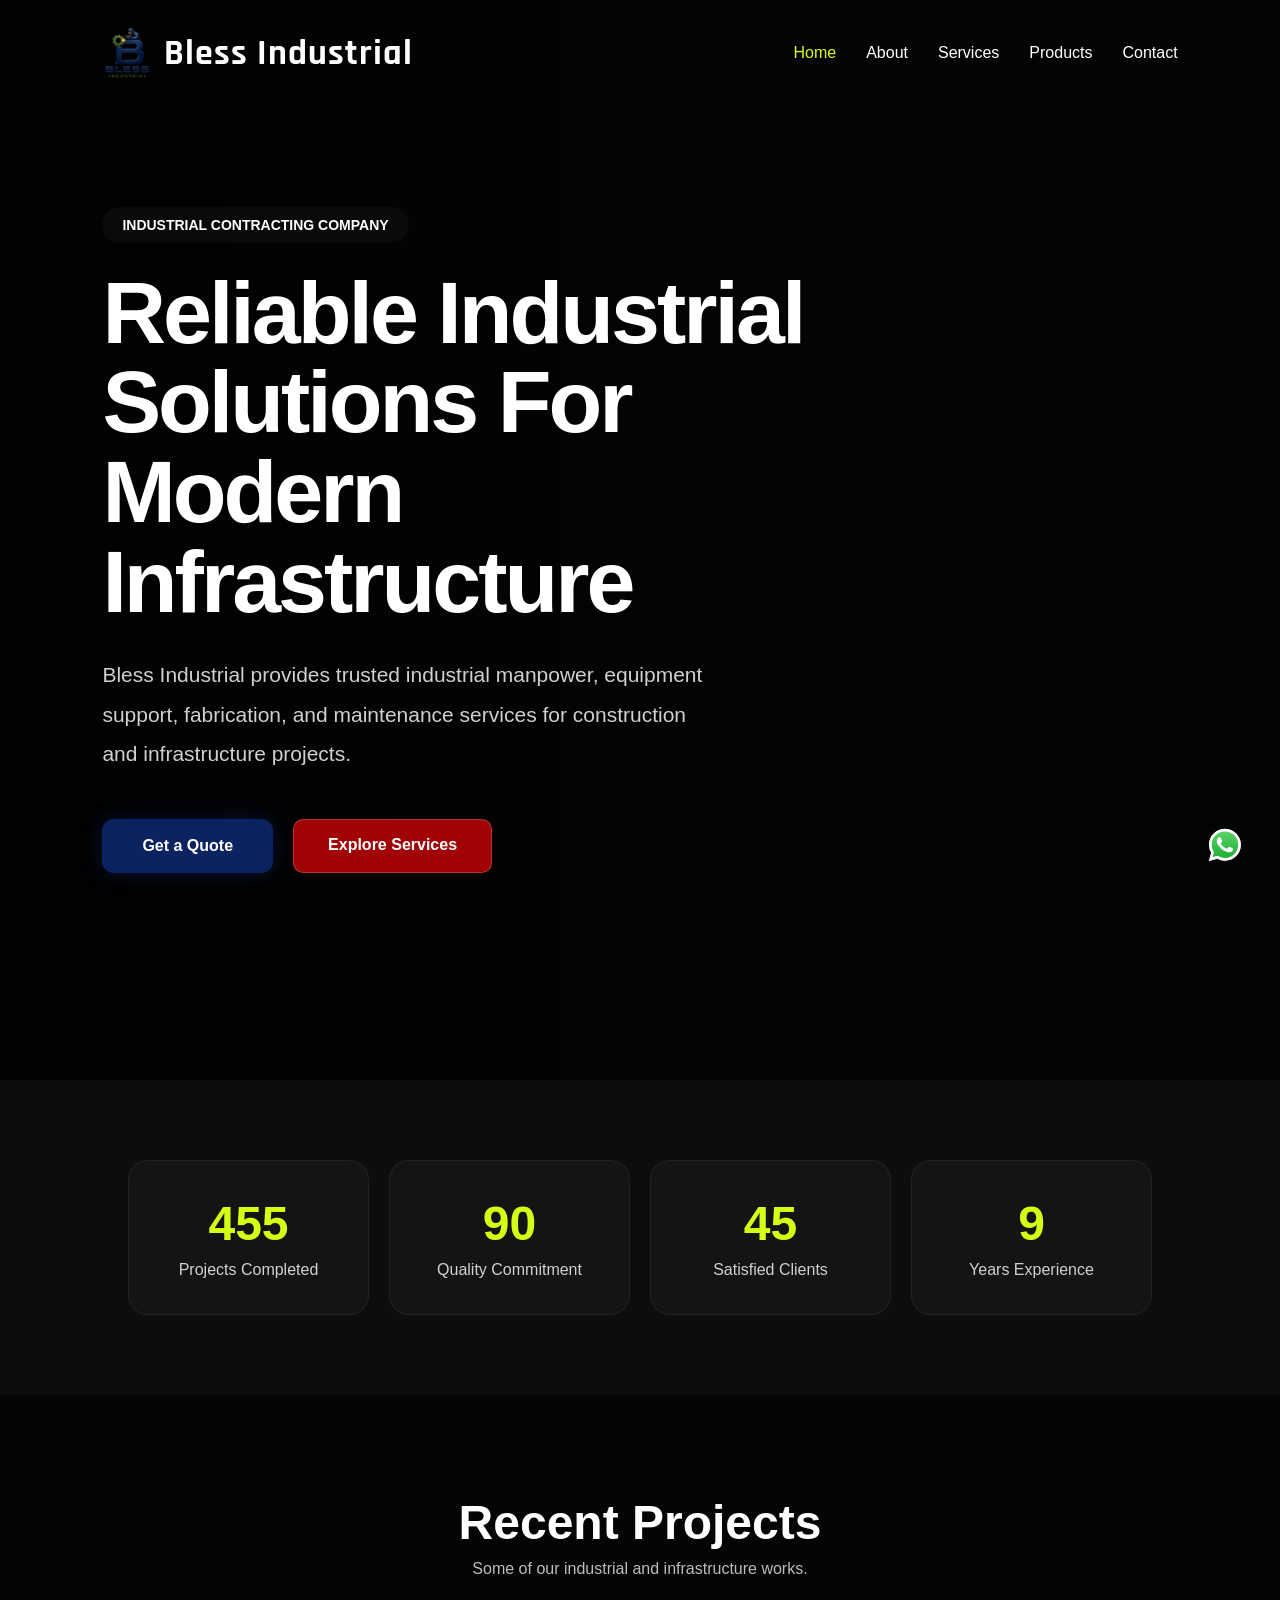
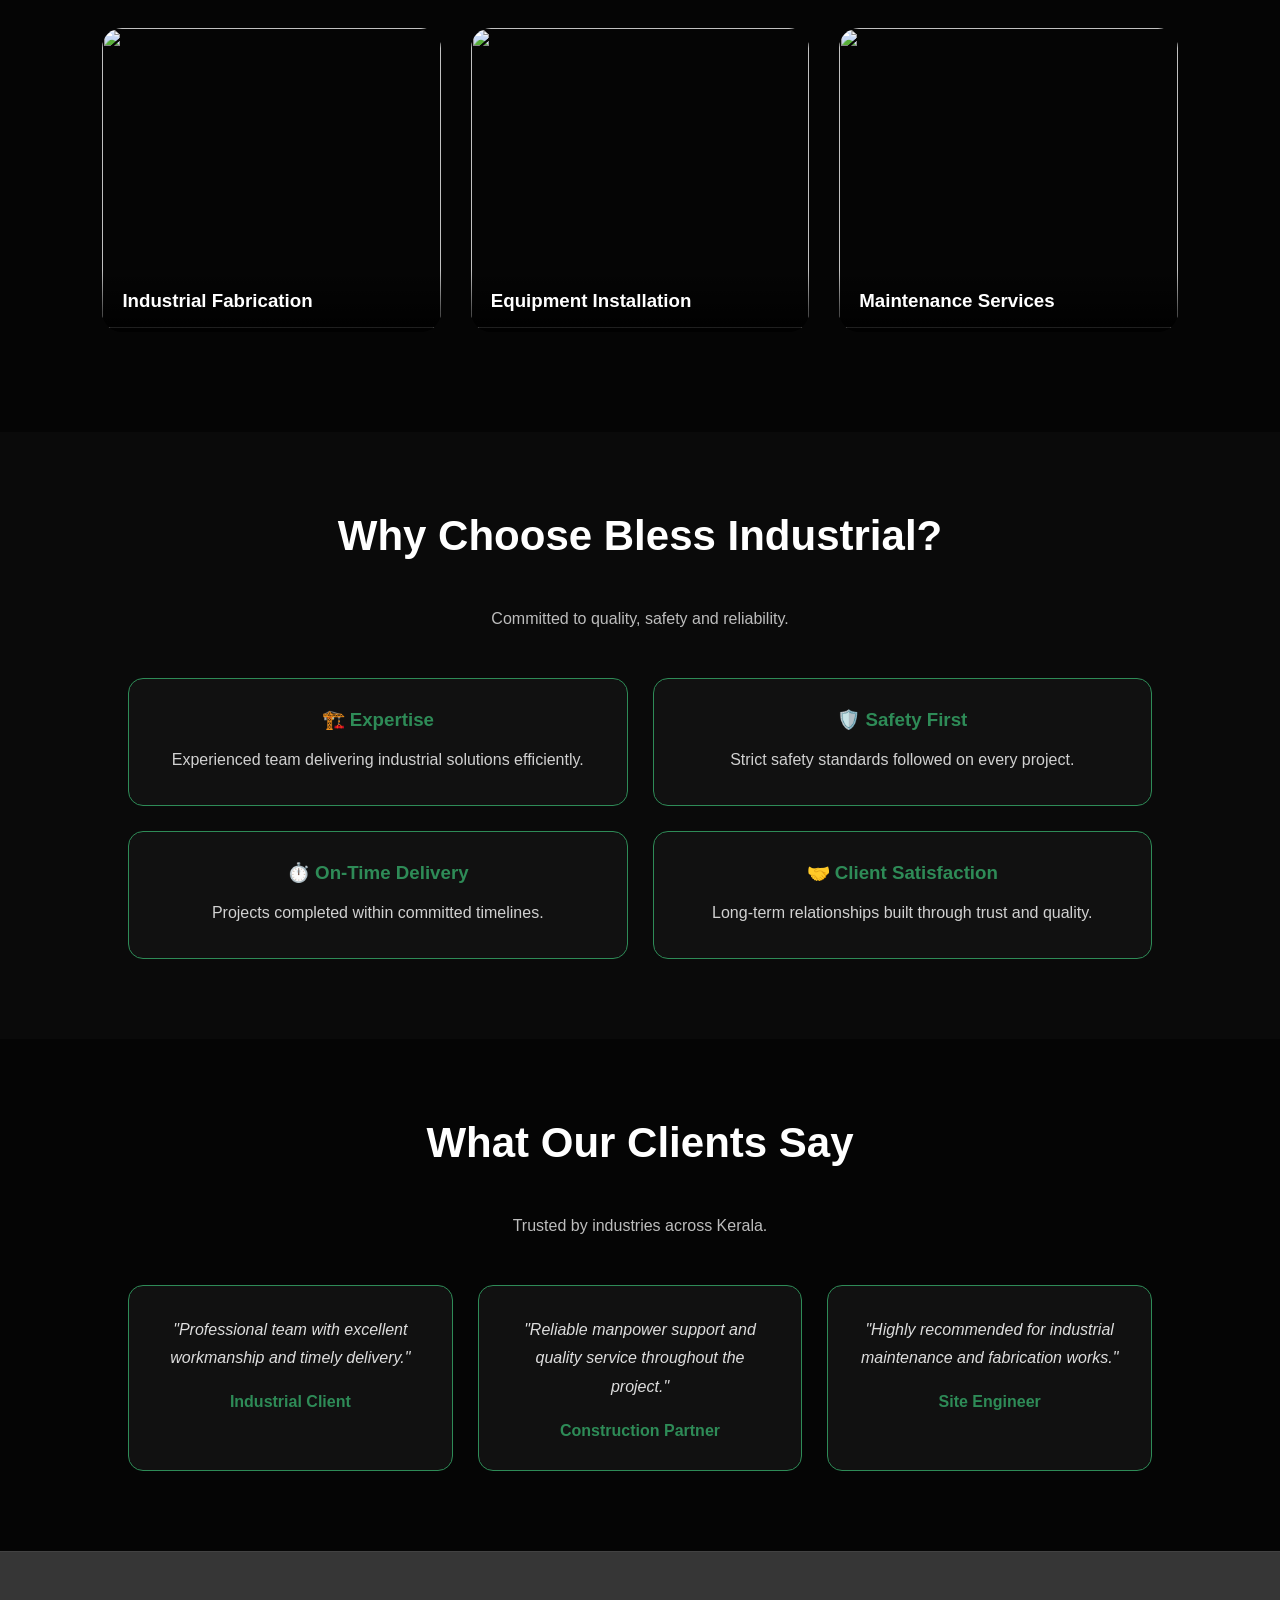
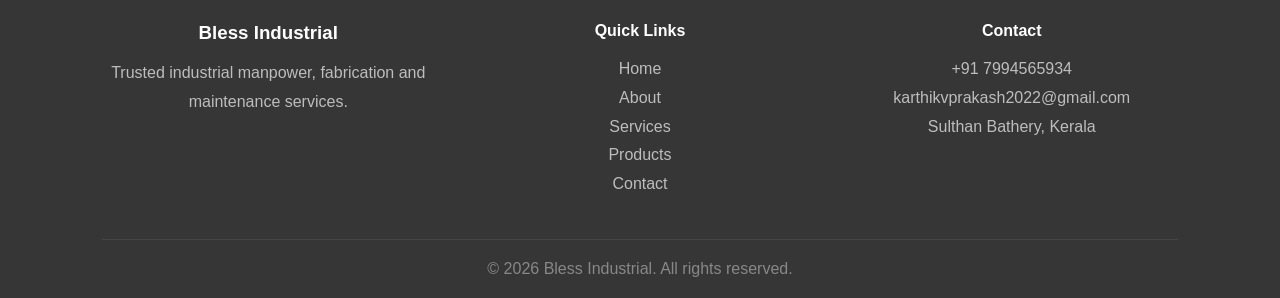
==== commit 7bf5138e: "Fix HTML formatting and update WhatsApp icon source" ====
--- a/index.html
+++ b/index.html
@@ -14,7 +14,7 @@
 
 <body>
     <a href="https://wa.me/+917994565934" class="whatsapp-float" target="_blank">
-        <img src="images/whatsapp.svg" class="whatsapp-icon" />
+        <img src="images/WhatsApp.svg" class="whatsapp-icon" />
     </a>
 
     <header>
--- a/style.css
+++ b/style.css
@@ -612,7 +612,7 @@
   padding: 140px 8%;
   background:
     linear-gradient(rgba(0, 0, 0, 0.75), rgba(0, 0, 0, 0.75)),
-    url("ff.jpg") center/cover no-repeat;
+    url("images/ff.jpg") center/cover no-repeat;
 }
 
 /* HEADER */
@@ -752,7 +752,7 @@
   padding: 140px 8%;
   background:
     linear-gradient(rgba(0, 0, 0, 0.75), rgba(0, 0, 0, 0.75)),
-    url("1.jpg") center/cover no-repeat;
+    url("images/1.jpg") center/cover no-repeat;
 }
 
 /* HEADER */
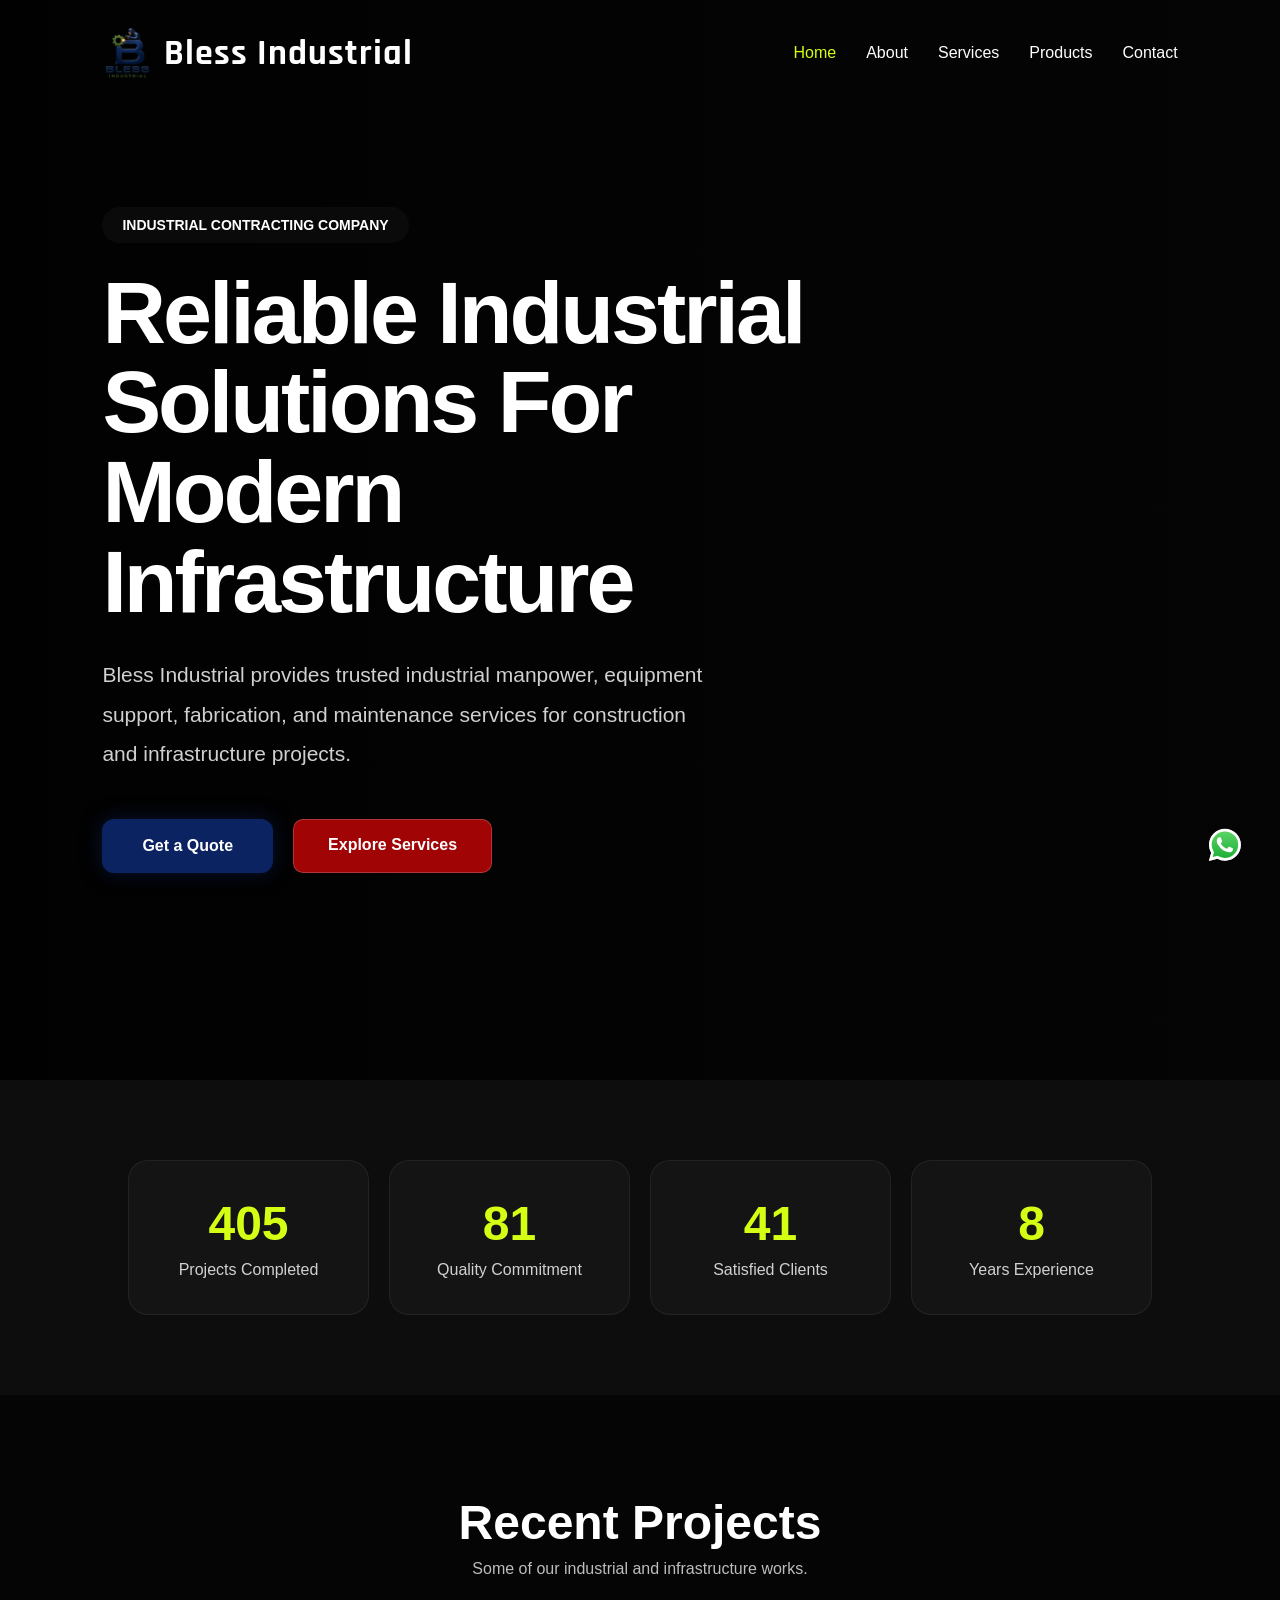
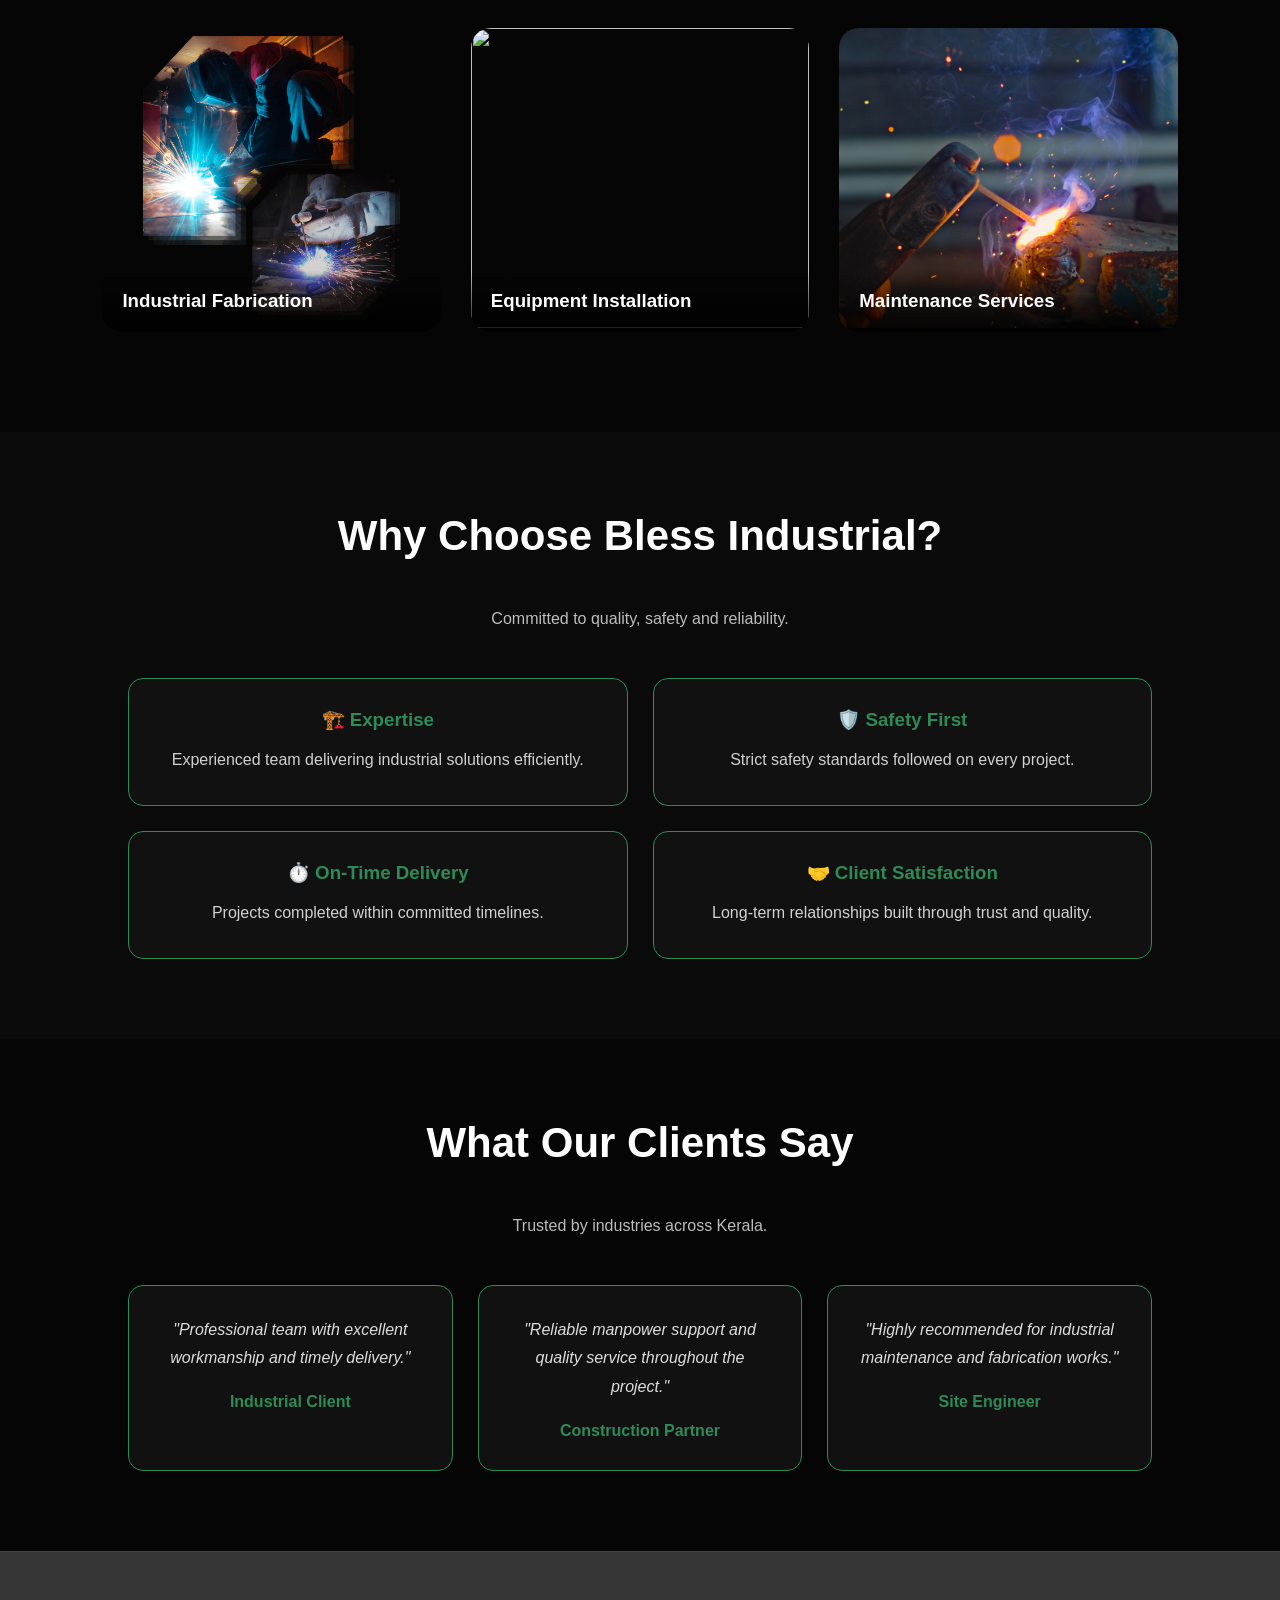
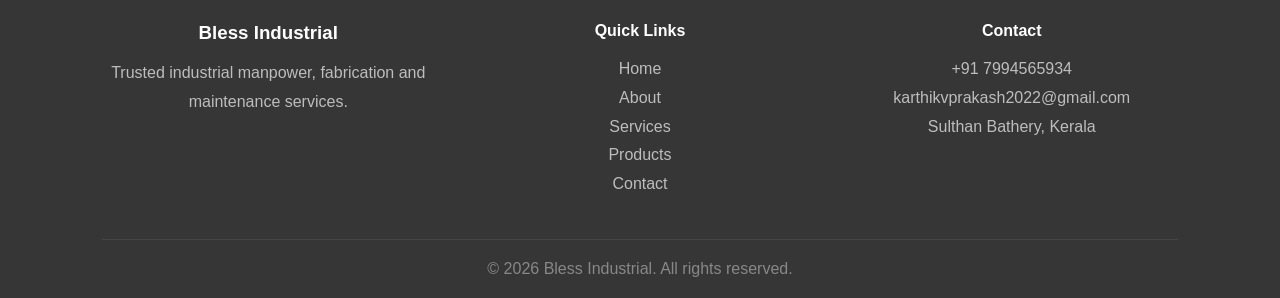
==== commit 2db1d8e5: "Update index.html" ====
--- a/index.html
+++ b/index.html
@@ -1,193 +1,202 @@
 <!doctype html>
 <html lang="en">
-
-<head>
+  <head>
     <meta charset="UTF-8" />
     <meta name="viewport" content="width=device-width, initial-scale=1.0" />
 
     <title>Bless Industrial — Home</title>
 
-    <link href="https://fonts.googleapis.com/css2?family=Rajdhani:wght@500;600;700&display=swap" rel="stylesheet" />
+    <link
+      href="https://fonts.googleapis.com/css2?family=Rajdhani:wght@500;600;700&display=swap"
+      rel="stylesheet"
+    />
 
     <link rel="stylesheet" href="style.css" />
-</head>
-
-<body>
-    <a href="https://wa.me/+917994565934" class="whatsapp-float" target="_blank">
-        <img src="images/WhatsApp.svg" class="whatsapp-icon" />
+  </head>
+
+  <body>
+    <a
+      href="https://wa.me/+917994565934"
+      class="whatsapp-float"
+      target="_blank"
+    >
+      <img src="images/WhatsApp.svg" class="whatsapp-icon" />
     </a>
 
     <header>
-        <div class="logo-area">
-            <img src="images/bless.png" alt="Bless Industrial Logo" />
-            <h1>Bless Industrial</h1>
-        </div>
-
-        <nav class="main-nav">
-            <span class="nav-indicator"></span>
-
-            <a href="index.html" class="active">Home</a>
-            <a href="about.html">About</a>
-            <a href="services.html">Services</a>
-            <a href="products.html">Products</a>
-            <a href="contact.html">Contact</a>
-        </nav>
+      <div class="logo-area">
+        <img src="images/bless.png" alt="Bless Industrial Logo" />
+        <h1>Bless Industrial</h1>
+      </div>
+
+      <nav class="main-nav">
+        <span class="nav-indicator"></span>
+
+        <a href="index.html" class="active">Home</a>
+        <a href="about.html">About</a>
+        <a href="services.html">Services</a>
+        <a href="products.html">Products</a>
+        <a href="contact.html">Contact</a>
+      </nav>
     </header>
 
     <section class="hero">
-        <div class="hero-content">
-            <span class="hero-tag"> INDUSTRIAL CONTRACTING COMPANY </span>
-
-            <h2>Reliable Industrial Solutions For Modern Infrastructure</h2>
-
-            <p>
-                Bless Industrial provides trusted industrial manpower, equipment support, fabrication, and maintenance services for construction and infrastructure projects.
-            </p>
-
-            <div class="hero-buttons">
-                <a href="contact.html" class="btn"> Get a Quote </a>
-
-                <a href="services.html" class="btn-outline"> Explore Services </a>
-            </div>
-        </div>
+      <div class="hero-content">
+        <span class="hero-tag"> INDUSTRIAL CONTRACTING COMPANY </span>
+
+        <h2>Reliable Industrial Solutions For Modern Infrastructure</h2>
+
+        <p>
+          Bless Industrial provides trusted industrial manpower, equipment
+          support, fabrication, and maintenance services for construction and
+          infrastructure projects.
+        </p>
+
+        <div class="hero-buttons">
+          <a href="contact.html" class="btn"> Get a Quote </a>
+
+          <a href="services.html" class="btn-outline"> Explore Services </a>
+        </div>
+      </div>
     </section>
     <section class="stats">
-        <div class="stat-card">
-            <h3 class="counter" data-target="500">0</h3>
-            <p>Projects Completed</p>
-        </div>
-
-        <div class="stat-card">
-            <h3 class="counter" data-target="100">0</h3>
-            <p>Quality Commitment</p>
-        </div>
-
-        <div class="stat-card">
-            <h3 class="counter" data-target="50">0</h3>
-            <p>Satisfied Clients</p>
-        </div>
-
-        <div class="stat-card">
-            <h3 class="counter" data-target="10">0</h3>
-            <p>Years Experience</p>
-        </div>
+      <div class="stat-card">
+        <h3 class="counter" data-target="500">0</h3>
+        <p>Projects Completed</p>
+      </div>
+
+      <div class="stat-card">
+        <h3 class="counter" data-target="100">0</h3>
+        <p>Quality Commitment</p>
+      </div>
+
+      <div class="stat-card">
+        <h3 class="counter" data-target="50">0</h3>
+        <p>Satisfied Clients</p>
+      </div>
+
+      <div class="stat-card">
+        <h3 class="counter" data-target="10">0</h3>
+        <p>Years Experience</p>
+      </div>
     </section>
     <section class="projects reveal">
-        <div class="section-title">
-            <h2>Recent Projects</h2>
-            <p>Some of our industrial and infrastructure works.</p>
-        </div>
-
-        <div class="project-grid">
-            <div class="project-card">
-                <img src="images/project1.jpg" alt="" />
-                <div class="project-content">
-                    <h3>Industrial Fabrication</h3>
-                </div>
-            </div>
-
-            <div class="project-card">
-                <img src="images/project2.jpg" alt="" />
-                <div class="project-content">
-                    <h3>Equipment Installation</h3>
-                </div>
-            </div>
-
-            <div class="project-card">
-                <img src="images/project3.jpg" alt="" />
-                <div class="project-content">
-                    <h3>Maintenance Services</h3>
-                </div>
-            </div>
-        </div>
+      <div class="section-title">
+        <h2>Recent Projects</h2>
+        <p>Some of our industrial and infrastructure works.</p>
+      </div>
+
+      <div class="project-grid">
+        <div class="project-card">
+          <img src="images/6666.png" alt="" />
+          <div class="project-content">
+            <h3>Industrial Fabrication</h3>
+          </div>
+        </div>
+
+        <div class="project-card">
+          <img src="images/12345.png" alt="" />
+          <div class="project-content">
+            <h3>Equipment Installation</h3>
+          </div>
+        </div>
+
+        <div class="project-card">
+          <img src="images/eee.png" alt="" />
+          <div class="project-content">
+            <h3>Maintenance Services</h3>
+          </div>
+        </div>
+      </div>
     </section>
     <section class="why-us reveal">
-        <div class="section-title">
-            <h2>Why Choose Bless Industrial?</h2>
-            <p>Committed to quality, safety and reliability.</p>
-        </div>
-
-        <div class="why-grid">
-            <div class="why-card">
-                <h3>🏗️ Expertise</h3>
-                <p>Experienced team delivering industrial solutions efficiently.</p>
-            </div>
-
-            <div class="why-card">
-                <h3>🛡️ Safety First</h3>
-                <p>Strict safety standards followed on every project.</p>
-            </div>
-
-            <div class="why-card">
-                <h3>⏱️ On-Time Delivery</h3>
-                <p>Projects completed within committed timelines.</p>
-            </div>
-
-            <div class="why-card">
-                <h3>🤝 Client Satisfaction</h3>
-                <p>Long-term relationships built through trust and quality.</p>
-            </div>
-        </div>
+      <div class="section-title">
+        <h2>Why Choose Bless Industrial?</h2>
+        <p>Committed to quality, safety and reliability.</p>
+      </div>
+
+      <div class="why-grid">
+        <div class="why-card">
+          <h3>🏗️ Expertise</h3>
+          <p>Experienced team delivering industrial solutions efficiently.</p>
+        </div>
+
+        <div class="why-card">
+          <h3>🛡️ Safety First</h3>
+          <p>Strict safety standards followed on every project.</p>
+        </div>
+
+        <div class="why-card">
+          <h3>⏱️ On-Time Delivery</h3>
+          <p>Projects completed within committed timelines.</p>
+        </div>
+
+        <div class="why-card">
+          <h3>🤝 Client Satisfaction</h3>
+          <p>Long-term relationships built through trust and quality.</p>
+        </div>
+      </div>
     </section>
     <section class="testimonials reveal">
-        <div class="section-title">
-            <h2>What Our Clients Say</h2>
-            <p>Trusted by industries across Kerala.</p>
-        </div>
-
-        <div class="testimonial-grid">
-            <div class="testimonial-card">
-                <p>
-                    "Professional team with excellent workmanship and timely delivery."
-                </p>
-                <h4>Industrial Client</h4>
-            </div>
-
-            <div class="testimonial-card">
-                <p>
-                    "Reliable manpower support and quality service throughout the project."
-                </p>
-                <h4>Construction Partner</h4>
-            </div>
-
-            <div class="testimonial-card">
-                <p>
-                    "Highly recommended for industrial maintenance and fabrication works."
-                </p>
-                <h4>Site Engineer</h4>
-            </div>
-        </div>
+      <div class="section-title">
+        <h2>What Our Clients Say</h2>
+        <p>Trusted by industries across Kerala.</p>
+      </div>
+
+      <div class="testimonial-grid">
+        <div class="testimonial-card">
+          <p>
+            "Professional team with excellent workmanship and timely delivery."
+          </p>
+          <h4>Industrial Client</h4>
+        </div>
+
+        <div class="testimonial-card">
+          <p>
+            "Reliable manpower support and quality service throughout the
+            project."
+          </p>
+          <h4>Construction Partner</h4>
+        </div>
+
+        <div class="testimonial-card">
+          <p>
+            "Highly recommended for industrial maintenance and fabrication
+            works."
+          </p>
+          <h4>Site Engineer</h4>
+        </div>
+      </div>
     </section>
     <footer class="footer reveal">
-        <div class="footer-grid">
-            <div>
-                <h3>Bless Industrial</h3>
-                <p>
-                    Trusted industrial manpower, fabrication and maintenance services.
-                </p>
-            </div>
-
-            <div>
-                <h4>Quick Links</h4>
-                <a href="index.html">Home</a><br />
-                <a href="about.html">About</a><br />
-                <a href="services.html">Services</a><br />
-                <a href="products.html">Products</a><br />
-                <a href="contact.html">Contact</a>
-            </div>
-
-            <div>
-                <h4>Contact</h4>
-                <p>+91 7994565934</p>
-                <p>karthikvprakash2022@gmail.com</p>
-                <p>Sulthan Bathery, Kerala</p>
-            </div>
-        </div>
-
-        <div class="copyright">© 2026 Bless Industrial. All rights reserved.</div>
+      <div class="footer-grid">
+        <div>
+          <h3>Bless Industrial</h3>
+          <p>
+            Trusted industrial manpower, fabrication and maintenance services.
+          </p>
+        </div>
+
+        <div>
+          <h4>Quick Links</h4>
+          <a href="index.html">Home</a><br />
+          <a href="about.html">About</a><br />
+          <a href="services.html">Services</a><br />
+          <a href="products.html">Products</a><br />
+          <a href="contact.html">Contact</a>
+        </div>
+
+        <div>
+          <h4>Contact</h4>
+          <p>+91 7994565934</p>
+          <p>karthikvprakash2022@gmail.com</p>
+          <p>Sulthan Bathery, Kerala</p>
+        </div>
+      </div>
+
+      <div class="copyright">© 2026 Bless Industrial. All rights reserved.</div>
     </footer>
 
     <script src="script.js"></script>
-</body>
-
+  </body>
 </html>
--- a/style.css
+++ b/style.css
@@ -1538,3 +1538,52 @@
 .logo-area h1 {
   margin: 0;
 }
+@media (max-width: 768px) {
+
+  .service-grid {
+    grid-template-columns: 1fr;
+    gap: 20px;
+  }
+
+  .services-header h2 {
+    font-size: 38px;
+  }
+
+  .services-header p {
+    font-size: 16px;
+  }
+
+  .services-intro {
+    flex-direction: column;
+    gap: 15px;
+  }
+
+  .intro-box {
+    width: 100%;
+  }
+
+  .service-card {
+    min-height: 220px;
+    padding: 25px;
+  }
+
+  .service-card h3 {
+    font-size: 28px;
+  }
+
+  .service-card p {
+    font-size: 16px;
+  }
+}
+@media (max-width: 768px) {
+
+  header {
+    flex-direction: column;
+    gap: 15px;
+  }
+
+  .main-nav {
+    flex-wrap: wrap;
+    justify-content: center;
+  }
+}
